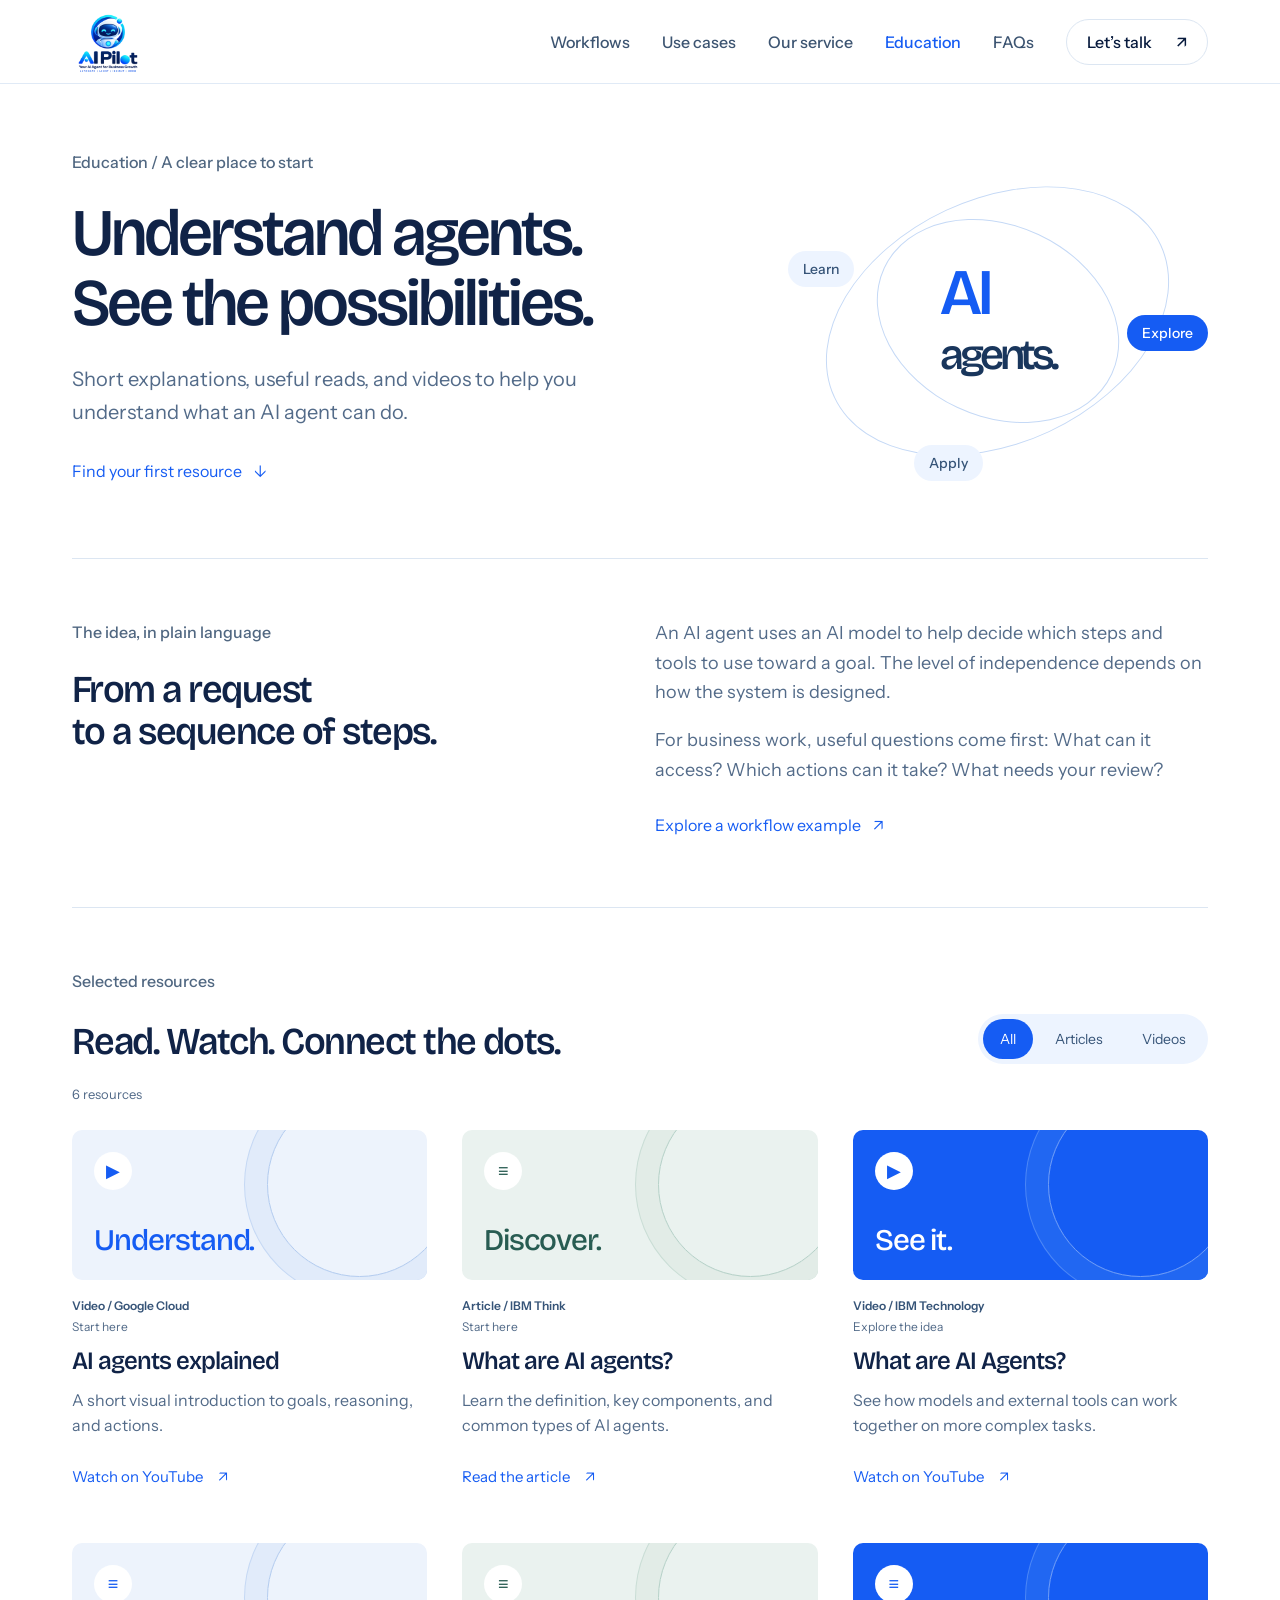
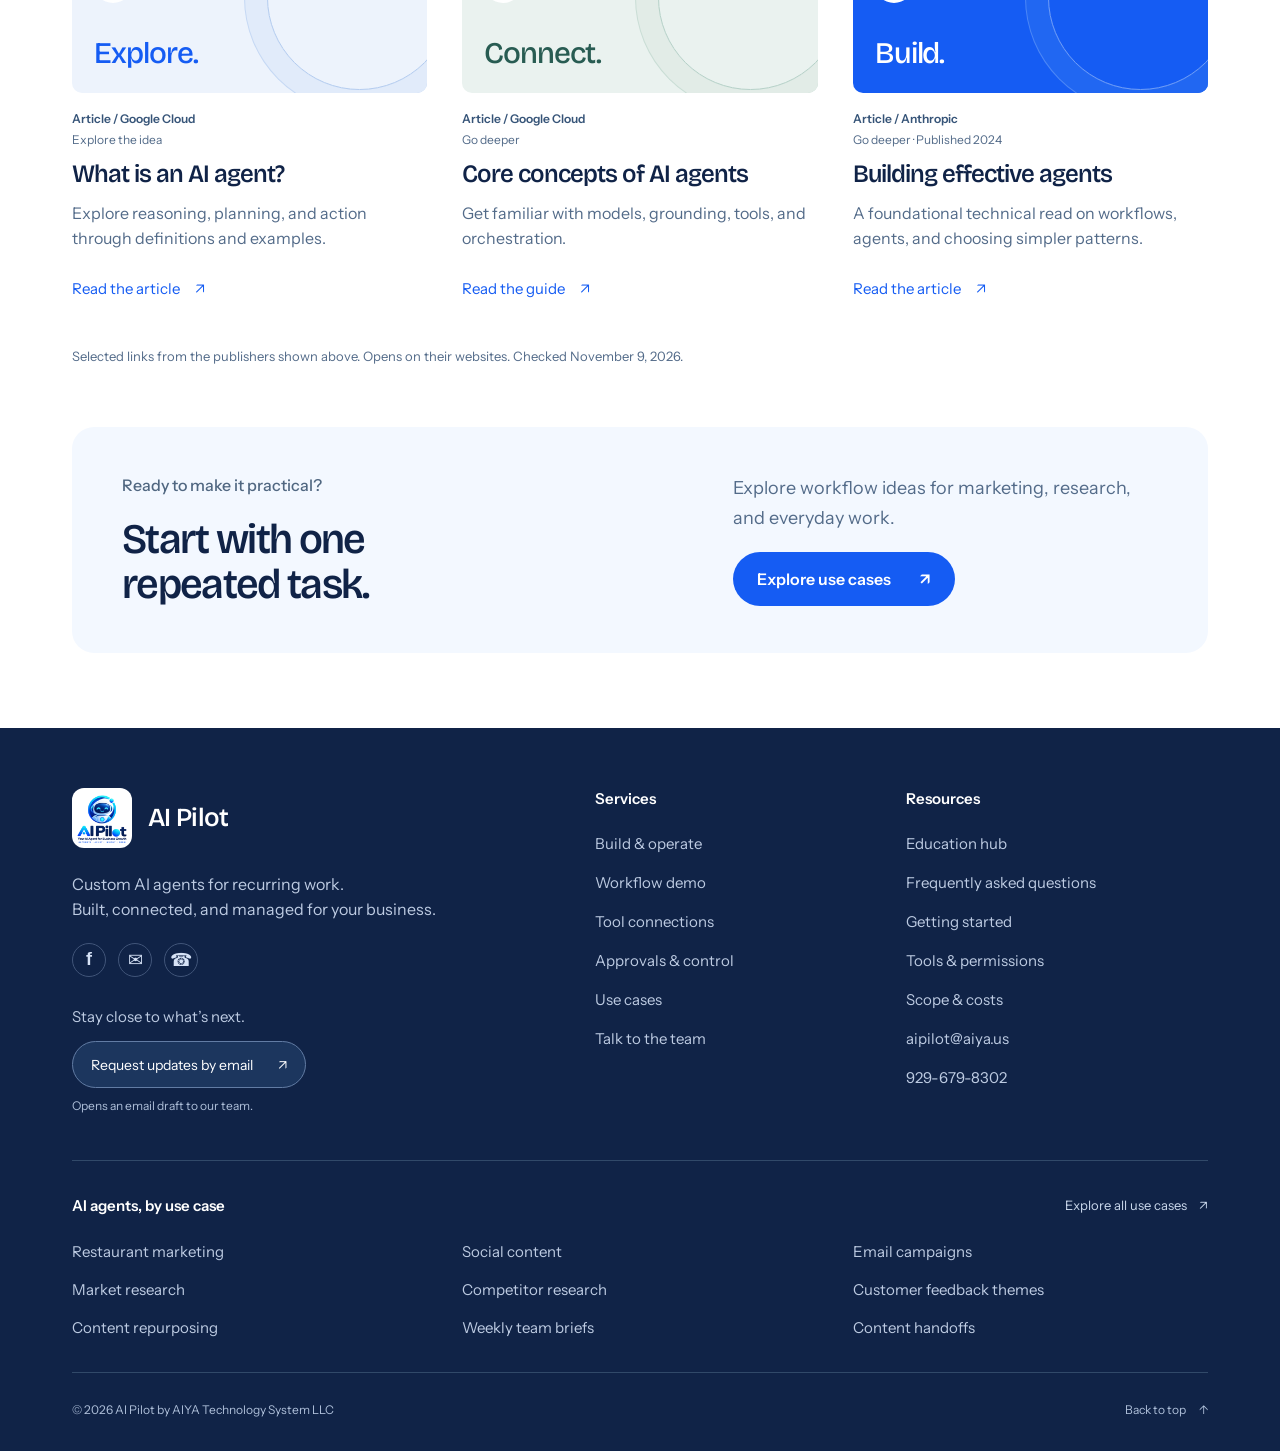
==== education.html @ 3965c40a "Add education chapter and curated AI agent learning hub" ====
<!doctype html>
<html lang="en">
<head>
  <meta charset="UTF-8">
  <meta name="viewport" content="width=device-width, initial-scale=1.0">
  <meta name="description" content="Understand AI agents with a simple workflow illustration and selected articles and videos from IBM, Google Cloud, and Anthropic.">
  <meta name="theme-color" content="#ffffff">
  <title>Education: understand AI agents | AI Pilot</title>
  <link rel="canonical" href="https://aipilot.nyc/education.html">
  <link rel="icon" href="assets/ai-pilot-logo-v2.webp">
  <link rel="preload" href="assets/fonts/bricolage-latin.woff2" as="font" type="font/woff2" crossorigin>
  <link rel="preload" href="assets/fonts/instrument-latin.woff2" as="font" type="font/woff2" crossorigin>
  <link rel="stylesheet" href="styles.css?v=14">
  <link rel="stylesheet" href="typography.css?v=17">
  <link rel="stylesheet" href="sections.css?v=20">
  <link rel="stylesheet" href="faq-page.css?v=24">
  <noscript><style>.menu-button{display:none}.nav-links{display:flex;position:static;flex-wrap:wrap;flex-direction:row;padding:0;border:0;box-shadow:none}.nav{height:auto;flex-wrap:wrap;padding-block:10px}</style></noscript>
  <link rel="stylesheet" href="site-footer.css?v=25">
  <link rel="stylesheet" href="education.css?v=28">
</head>
<body class="faq-page education-page"><a class="skip-link" href="#top">Skip to main content</a>  <header class="nav section-shell" data-nav>
    <a class="brand" href="index.html" aria-label="AI Pilot home"><img src="assets/ai-pilot-logo-v2.webp" width="440" height="440" alt="AI Pilot"></a>
    <button class="menu-button" aria-label="Open navigation" aria-expanded="false" aria-controls="main-navigation" type="button" data-menu><span></span><span></span></button>
    <nav id="main-navigation" class="nav-links" data-nav-links aria-label="Main navigation">
      <a href="index.html#demo">Workflows</a><a href="use-cases.html">Use cases</a><a href="index.html#delivery">Our service</a><a href="education.html" aria-current="page">Education</a><a href="faq.html">FAQs</a>
      <a href="index.html#contact" class="nav-cta">Let’s talk <span aria-hidden="true">↗</span></a>
    </nav>
  </header>

<main id="top" tabindex="-1"><section class="education-intro section-shell"><div><p class="section-label">Education / A clear place to start</p><h1>Understand agents.<br>See the possibilities.</h1><p>Short explanations, useful reads, and videos to help you understand what an AI agent can do.</p><a class="text-link" href="#resources">Find your first resource <span aria-hidden="true">↓</span></a></div><div class="education-intro-visual" aria-hidden="true"><span class="intro-ring"></span><span class="intro-ring"></span><strong>AI<br><span>agents.</span></strong><i>Learn</i><i>Explore</i><i>Apply</i></div></section><section class="agent-basics section-shell" aria-labelledby="basics-heading"><div><p class="section-label">The idea, in plain language</p><h2 id="basics-heading">From a request<br>to a sequence of steps.</h2></div><div><p>An AI agent uses an AI model to help decide which steps and tools to use toward a goal. The level of independence depends on how the system is designed.</p><p>For business work, useful questions come first: What can it access? Which actions can it take? What needs your review?</p><a class="text-link" href="index.html#demo">Explore a workflow example <span aria-hidden="true">↗</span></a></div></section><section class="learning-library section-shell" id="resources" aria-labelledby="resources-heading"><div class="learning-library-heading"><div><p class="section-label">Selected resources</p><h2 id="resources-heading">Read. Watch. Connect the dots.</h2></div><div class="resource-filters" role="group" aria-label="Resource format" hidden><button type="button" aria-pressed="true" data-resource-filter="all">All</button><button type="button" aria-pressed="false" data-resource-filter="article">Articles</button><button type="button" aria-pressed="false" data-resource-filter="video">Videos</button></div></div><p class="resource-status" role="status" aria-live="polite" data-resource-status>6 resources</p><div class="learning-grid"><article class="learning-resource resource-video" data-resource-kind="video"><div class="resource-art art-0" aria-hidden="true"><span class="resource-art-ring"></span><span class="resource-art-mark">▶</span><span class="resource-art-word">Understand.</span></div><div class="resource-meta"><span>Video / Google Cloud</span><span>Start here</span></div><h3>AI agents explained</h3><p>A short visual introduction to goals, reasoning, and actions.</p><a href="https://www.youtube.com/watch?v=d0wUM8hIaxE" target="_blank" rel="noopener noreferrer">Watch on YouTube <span aria-hidden="true">↗</span><span class="sr-only"> (opens in a new tab)</span></a></article><article class="learning-resource resource-article" data-resource-kind="article"><div class="resource-art art-1" aria-hidden="true"><span class="resource-art-ring"></span><span class="resource-art-mark">≡</span><span class="resource-art-word">Discover.</span></div><div class="resource-meta"><span>Article / IBM Think</span><span>Start here</span></div><h3>What are AI agents?</h3><p>Learn the definition, key components, and common types of AI agents.</p><a href="https://www.ibm.com/think/topics/ai-agents" target="_blank" rel="noopener noreferrer">Read the article <span aria-hidden="true">↗</span><span class="sr-only"> (opens in a new tab)</span></a></article><article class="learning-resource resource-video" data-resource-kind="video"><div class="resource-art art-2" aria-hidden="true"><span class="resource-art-ring"></span><span class="resource-art-mark">▶</span><span class="resource-art-word">See it.</span></div><div class="resource-meta"><span>Video / IBM Technology</span><span>Explore the idea</span></div><h3>What are AI Agents?</h3><p>See how models and external tools can work together on more complex tasks.</p><a href="https://www.youtube.com/watch?v=F8NKVhkZZWI" target="_blank" rel="noopener noreferrer">Watch on YouTube <span aria-hidden="true">↗</span><span class="sr-only"> (opens in a new tab)</span></a></article><article class="learning-resource resource-article" data-resource-kind="article"><div class="resource-art art-3" aria-hidden="true"><span class="resource-art-ring"></span><span class="resource-art-mark">≡</span><span class="resource-art-word">Explore.</span></div><div class="resource-meta"><span>Article / Google Cloud</span><span>Explore the idea</span></div><h3>What is an AI agent?</h3><p>Explore reasoning, planning, and action through definitions and examples.</p><a href="https://cloud.google.com/discover/what-are-ai-agents" target="_blank" rel="noopener noreferrer">Read the article <span aria-hidden="true">↗</span><span class="sr-only"> (opens in a new tab)</span></a></article><article class="learning-resource resource-article" data-resource-kind="article"><div class="resource-art art-4" aria-hidden="true"><span class="resource-art-ring"></span><span class="resource-art-mark">≡</span><span class="resource-art-word">Connect.</span></div><div class="resource-meta"><span>Article / Google Cloud</span><span>Go deeper</span></div><h3>Core concepts of AI agents</h3><p>Get familiar with models, grounding, tools, and orchestration.</p><a href="https://cloud.google.com/resources/core-concepts-ai-agents" target="_blank" rel="noopener noreferrer">Read the guide <span aria-hidden="true">↗</span><span class="sr-only"> (opens in a new tab)</span></a></article><article class="learning-resource resource-article" data-resource-kind="article"><div class="resource-art art-5" aria-hidden="true"><span class="resource-art-ring"></span><span class="resource-art-mark">≡</span><span class="resource-art-word">Build.</span></div><div class="resource-meta"><span>Article / Anthropic</span><span>Go deeper · Published 2024</span></div><h3>Building effective agents</h3><p>A foundational technical read on workflows, agents, and choosing simpler patterns.</p><a href="https://www.anthropic.com/research/building-effective-agents" target="_blank" rel="noopener noreferrer">Read the article <span aria-hidden="true">↗</span><span class="sr-only"> (opens in a new tab)</span></a></article></div><p class="resource-note">Selected links from the publishers shown above. Opens on their websites. Checked November 9, 2026.</p></section><section class="faq-next section-shell"><div><p class="section-label">Ready to make it practical?</p><h2>Start with one<br>repeated task.</h2></div><div><p>Explore workflow ideas for marketing, research, and everyday work.</p><a class="button button-primary" href="use-cases.html">Explore use cases <span aria-hidden="true">↗</span></a></div></section></main><footer class="site-footer" role="contentinfo"><div class="section-shell">
  <div class="site-footer-top">
    <div class="site-footer-intro"><a class="site-footer-brand" href="index.html" aria-label="AI Pilot home"><img src="assets/ai-pilot-logo-v2.webp" alt="" width="64" height="64"><span>AI Pilot</span></a><p>Custom AI agents for recurring work.<br>Built, connected, and managed for your business.</p>
      <div class="footer-socials"><a href="https://www.facebook.com/share/1Kr8Xjx6mK/?mibextid=wwXIfr" target="_blank" rel="noopener noreferrer" aria-label="AI Pilot on Facebook">f</a><a href="mailto:aipilot@aiya.us" aria-label="Email AI Pilot">✉</a><a href="tel:+19296798302" aria-label="Call AI Pilot">☎</a></div>
      <div class="footer-updates"><p>Stay close to what’s next.</p><a class="updates-link" data-updates-link href="mailto:aipilot@aiya.us?subject=AI%20Pilot%20updates%20request&amp;body=Hello%20AI%20Pilot%2C%0A%0AI%27d%20like%20to%20receive%20occasional%20updates%20about%20your%20services%20and%20workflow%20ideas.%0A%0AThank%20you.">Request updates by email <span aria-hidden="true">↗</span></a><small>Opens an email draft to our team.</small></div>
    </div>
    <nav class="footer-link-group" aria-label="Services"><h2>Services</h2><a href="index.html#delivery">Build &amp; operate</a><a href="index.html#demo">Workflow demo</a><a href="index.html#workflow">Tool connections</a><a href="index.html#control">Approvals &amp; control</a><a href="use-cases.html">Use cases</a><a href="index.html#contact">Talk to the team</a></nav>
    <nav class="footer-link-group" aria-label="Resources"><h2>Resources</h2><a href="education.html">Education hub</a><a href="faq.html">Frequently asked questions</a><a href="faq.html#getting-started">Getting started</a><a href="faq.html#tools-and-control">Tools &amp; permissions</a><a href="faq.html#scope-and-support">Scope &amp; costs</a><a href="mailto:aipilot@aiya.us">aipilot@aiya.us</a><a href="tel:+19296798302">929-679-8302</a></nav>
  </div>
  <div class="footer-cases"><div class="footer-cases-heading"><h2>AI agents, by use case</h2><a href="use-cases.html">Explore all use cases <span aria-hidden="true">↗</span></a></div><nav class="footer-case-links" aria-label="Workflow ideas"><a href="use-cases.html#restaurant-marketing">Restaurant marketing</a><a href="use-cases.html#social-content">Social content</a><a href="use-cases.html#email-campaigns">Email campaigns</a><a href="use-cases.html#market-research">Market research</a><a href="use-cases.html#competitor-monitoring">Competitor research</a><a href="use-cases.html#customer-themes">Customer feedback themes</a><a href="use-cases.html#content-repurposing">Content repurposing</a><a href="use-cases.html#weekly-briefs">Weekly team briefs</a><a href="use-cases.html#content-handoffs">Content handoffs</a></nav></div>
  <div class="site-footer-bottom"><span>© 2026 AI Pilot by AIYA Technology System LLC</span><a href="#top">Back to top <span aria-hidden="true">↑</span></a></div>
</div></footer><script src="navigation.js?v=24"></script><script src="education.js?v=28"></script></body></html>
---- styles.css ----
:root{--ink:#071a3d;--blue:#155cf3;--cyan:#22d3ee;--slate:#536b89;--pale:#f3f8ff;--line:#dce6f2;--radius:18px;--shell:1280px}
*{box-sizing:border-box}
html{scroll-behavior:smooth;scroll-padding-top:28px}
body{margin:0;background:#fff;color:var(--ink);font-family:"Helvetica Neue",Helvetica,Arial,sans-serif;-webkit-font-smoothing:antialiased}
a{color:inherit;text-decoration:none}button{font:inherit;cursor:pointer}a,button,summary{touch-action:manipulation;-webkit-tap-highlight-color:rgba(21,92,243,.12)}
button,a,summary{transition:background-color .2s,color .2s,border-color .2s,transform .2s}
a:focus-visible,button:focus-visible,summary:focus-visible,[role=tabpanel]:focus-visible{outline:3px solid var(--blue);outline-offset:5px}
h1,h2,h3,p{margin-top:0}h1,h2,h3{font-weight:500;text-wrap:balance}p{line-height:1.65}img{max-width:100%;display:block}
.section-shell{width:min(var(--shell),calc(100% - 96px));margin-inline:auto}
.skip-link{position:absolute;left:20px;top:12px;z-index:100;background:#fff;border:2px solid var(--blue);padding:12px 20px;transform:translateY(-160%)}.skip-link:focus{transform:none}
.nav{height:104px;display:flex;align-items:center;justify-content:space-between;gap:24px;position:relative;z-index:20}
.brand{display:block}.brand img{width:90px;height:90px;object-fit:contain}
.nav-links{display:flex;gap:32px;align-items:center;font-size:14px}.nav-links>a{color:#3c5471;min-height:44px;display:flex;align-items:center}.nav-links>a:hover{color:var(--blue)}
.nav-links>.nav-cta{color:var(--ink);border:1px solid var(--line);border-radius:999px;padding:0 20px;gap:24px}.nav-links>.nav-cta:hover{border-color:var(--blue);background:var(--pale)}
.menu-button{display:none;width:46px;height:46px;background:transparent;border:1px solid var(--line);border-radius:50%;color:var(--ink);padding:11px}.menu-button span{display:block;height:2px;background:currentColor;margin:5px 0}
.hero{display:grid;grid-template-columns:1.05fr 1fr;gap:40px;align-items:center;min-height:650px;padding-block:38px 64px}
.eyebrow{font-size:13px;color:var(--slate);display:flex;align-items:center;gap:10px;margin-bottom:28px}.live-dot{width:7px;height:7px;border-radius:50%;background:var(--blue);flex-shrink:0}
h1{font-size:clamp(64px,6.2vw,90px);line-height:.99;letter-spacing:-.065em;margin-bottom:28px}.hero-text{max-width:470px;color:var(--slate);font-size:18px;line-height:1.65}
.hero-actions{display:flex;align-items:center;flex-wrap:wrap;gap:26px;margin-top:32px}.button{display:inline-flex;align-items:center;justify-content:space-between;gap:28px;padding:16px 22px;min-height:52px;border-radius:999px;font-size:14px;font-weight:600}.button-primary{background:var(--blue);color:#fff}.button-primary:hover{background:#1049c3;transform:translateY(-2px)}.text-link{display:inline-flex;align-items:center;gap:12px;font-size:14px;color:var(--blue);min-height:44px}.text-link:hover{text-decoration:underline;text-underline-offset:5px}.hero-note{max-width:360px;font-size:12px;color:#64758d;line-height:1.6;margin:28px 0 0}
.hero-art{position:relative;height:560px;border-radius:160px 20px 20px 20px;overflow:hidden;background:#06285f;isolation:isolate}.hero-art>img{width:100%;height:100%;object-fit:cover;object-position:62% center}.hero-art:after{content:"";position:absolute;inset:50% 0 0;background:linear-gradient(transparent,rgba(3,21,55,.8));z-index:0;pointer-events:none}.hero-caption{position:absolute;bottom:30px;left:30px;z-index:1;display:flex;gap:14px;align-items:center;color:#fff;font-size:13px;line-height:1.7}.hero-caption strong{font-size:18px;font-weight:500}.caption-dot{border:1px solid #82eaff;border-radius:50%;width:32px;height:32px;position:relative}.caption-dot:after{content:"";position:absolute;inset:10px;background:var(--cyan);border-radius:50%}
.service-strip{display:flex;justify-content:space-between;align-items:center;gap:28px;padding:24px 0;border-top:1px solid var(--line);border-bottom:1px solid var(--line);font-size:13px;color:var(--slate)}.service-strip p{margin:0;font-size:14px;line-height:1.5}.service-strip strong{color:var(--ink);font-weight:500}.service-strip>span{display:flex;align-items:center;gap:12px}.service-strip>span:before{content:"";width:5px;height:5px;background:var(--blue);border-radius:50%;flex-shrink:0}
.section-label{font-size:13px;color:var(--blue);margin-bottom:22px;font-weight:500}.section-heading{display:flex;justify-content:space-between;align-items:flex-end;gap:40px;margin-bottom:44px}.section-heading h2{font-size:clamp(38px,4.2vw,60px);line-height:1.06;letter-spacing:-.05em;margin-bottom:0}.section-heading>p{max-width:350px;color:var(--slate);font-size:15px;margin-bottom:3px}
.demo-section{padding-block:110px}.scenario-tabs{display:flex;gap:8px;flex-wrap:wrap;margin-bottom:22px}.scenario-tabs button{border:1px solid var(--line);background:#fff;color:var(--slate);border-radius:999px;padding:13px 20px;min-height:46px;font-size:14px}.scenario-tabs button:hover{border-color:var(--blue);color:var(--blue)}.scenario-tabs button[aria-selected=true]{background:var(--ink);border-color:var(--ink);color:#fff}
.workflow-board{background:#08244d;border:1px solid #193964;border-radius:22px;overflow:hidden;color:#e5edfa;box-shadow:0 30px 70px -42px rgba(7,26,61,.5);color-scheme:dark}
.board-top,.board-bottom{display:flex;align-items:center;justify-content:space-between;gap:20px;padding:22px 28px;font-size:12px}.board-top{border-bottom:1px solid #254064}.board-top>span:first-child{font-weight:600}.example-tag{color:#afc0da;font-size:11px}.board-body{display:grid;grid-template-columns:.7fr 1.3fr}.brief-column{padding:32px;border-right:1px solid #254064;min-width:0}.board-label{font-size:11px;color:#9bb6d8;margin-bottom:18px}.brief-column h3{font-size:27px;line-height:1.2;letter-spacing:-.03em;margin-bottom:18px}.brief-column>[data-brief]{font-size:14px;color:#b8cbe4;min-height:92px}
.story-visual{margin:24px 0 0}.story-visual img{height:156px;width:100%;object-fit:cover;object-position:50% 40%;border-radius:10px}.story-visual figcaption{font-size:10px;color:#9bb6d8;line-height:1.5;margin-top:10px}
.execution-column{padding:32px;min-width:0}.execution-title{display:flex;justify-content:space-between;gap:14px;align-items:baseline}.execution-title>span{font-size:11px;color:#9bb6d8}.stage-buttons{display:grid;grid-template-columns:repeat(4,minmax(0,1fr));gap:8px;margin-bottom:24px}.stage-buttons button{background:#102f57;color:#a9c0de;border:1px solid #315074;border-radius:10px;text-align:left;padding:12px;min-height:104px;position:relative;overflow:hidden}.stage-buttons button>span{display:block;font-size:10px;margin-bottom:10px;color:#90abce}.stage-buttons b{display:block;font-size:13px;font-weight:500;margin-bottom:5px}.stage-buttons small{font-size:10px;line-height:1.4;display:block}.stage-buttons button:hover{border-color:#7ca0d6}.stage-buttons button[aria-pressed=true]{background:#184883;color:#fff;border-color:#52bcff}.stage-buttons button[aria-pressed=true]:after{content:"";position:absolute;left:0;bottom:0;height:2px;width:100%;background:#67ddf1;transform-origin:left;animation:step-in .35s ease-out both}
@keyframes step-in{from{transform:scaleX(0)}to{transform:scaleX(1)}}
.sample-output{background:#f5f9ff;color:var(--ink);border-radius:12px;padding:25px;min-height:318px}.output-meta{display:flex;justify-content:space-between;color:var(--slate);font-size:11px;align-items:center;margin-bottom:20px}.output-mark{color:var(--blue);font-size:23px}.sample-output h3{font-size:24px;line-height:1.2;letter-spacing:-.03em;margin-bottom:14px}.sample-output>p{font-size:13px;color:var(--slate);margin-bottom:14px}.sample-output ul{list-style:none;padding:0;margin:0 0 18px}.sample-output li{font-size:12px;line-height:1.55;padding:7px 0 7px 18px;position:relative;border-bottom:1px solid #e0e9f5}.sample-output li:before{content:"";position:absolute;left:0;top:14px;height:4px;width:4px;border-radius:50%;background:var(--blue)}.output-footer{display:flex;align-items:center;gap:8px;font-size:11px;color:#365d85}.approval-dot{height:6px;width:6px;background:#247794;border-radius:50%;flex-shrink:0}.board-bottom{border-top:1px solid #254064;color:#9bb6d8;font-size:11px}.board-bottom a{color:#dbedff;display:flex;gap:12px;align-items:center;min-height:32px}.board-bottom a:hover{color:var(--cyan)}.fallback-note{font-size:14px;color:var(--slate)}
.delivery-section{background:var(--pale);padding:100px 0}.deliverables{display:grid;grid-template-columns:repeat(4,minmax(0,1fr));gap:30px}.deliverables article{padding:26px 0;border-top:1px solid #bfcfe5;display:flex;flex-direction:column}.service-icon{font-size:28px;color:var(--blue);margin-bottom:28px;height:35px}.deliverables h3{font-size:22px;letter-spacing:-.025em;line-height:1.25;margin-bottom:16px}.deliverables p{font-size:14px;color:var(--slate);margin-bottom:22px}.deliverables article>span{font-size:11px;color:#365478;margin-top:auto;line-height:1.6}
.control-note{display:grid;grid-template-columns:1fr 1.3fr;gap:80px;border-top:1px solid #c7d8ed;margin-top:58px;padding-top:45px}.control-note h3{font-size:36px;line-height:1.1;letter-spacing:-.04em;margin:0}.control-points p{font-size:14px;color:var(--slate);margin-bottom:16px}.control-points p:last-child{margin-bottom:0}.control-points strong{color:var(--ink);font-weight:600}
.tools{display:grid;grid-template-columns:.75fr 1.25fr;gap:100px;padding-block:100px;align-items:center}.tools h2{font-size:48px;line-height:1.05;letter-spacing:-.05em;margin-bottom:24px}.tools-copy>p:not(.section-label){font-size:15px;color:var(--slate);max-width:380px}.selected-count{display:flex;align-items:center;gap:16px;margin-top:26px}.selected-count strong{font-size:46px;font-weight:500;letter-spacing:-.05em;color:var(--blue);font-variant-numeric:tabular-nums}.selected-count span{font-size:11px;color:var(--slate);line-height:1.6}.tool-cloud{display:grid;grid-template-columns:repeat(3,minmax(0,1fr));gap:10px}.tool{display:flex;align-items:center;gap:10px;padding:13px 12px;min-height:58px;border-radius:10px;border:1px solid var(--line);background:#fff;text-align:left;color:var(--slate);font-size:12px}.tool-logo{width:26px;height:26px;object-fit:contain;flex:0 0 26px}.tool:hover{background:var(--pale);border-color:#90b3ef}.tool[aria-pressed=true]{background:#eff6ff;border-color:#7ca9ef;color:var(--ink)}.tool-cloud>p{grid-column:1/-1;color:var(--slate);font-size:11px;line-height:1.65;margin:8px 0 0}
.process-section{padding-block:20px 100px}.steps{display:grid;grid-template-columns:repeat(3,minmax(0,1fr));gap:50px}.steps article{border-top:1px solid #adc5e8;padding-top:22px}.steps article>span{font-size:11px;color:var(--blue)}.steps h3{font-size:26px;line-height:1.1;letter-spacing:-.04em;margin:30px 0 16px}.steps p{color:var(--slate);font-size:14px;margin:0}
.faq-section{background:var(--pale);padding:90px 0}.faq-layout{display:grid;grid-template-columns:1fr 1.3fr;gap:80px}.faq-layout h2{font-size:48px;line-height:1.05;letter-spacing:-.05em;margin-bottom:26px}.faq-layout>div>p:not(.section-label){font-size:14px;color:var(--slate)}.faq-list details{border-top:1px solid #c8d8ed}.faq-list details:last-child{border-bottom:1px solid #c8d8ed}.faq-list summary{list-style:none;display:flex;justify-content:space-between;align-items:center;gap:24px;cursor:pointer;padding:22px 0;font-size:15px;font-weight:500}.faq-list summary::-webkit-details-marker{display:none}.faq-list summary:after{content:"+";font-size:24px;font-weight:300;color:var(--blue);flex-shrink:0}.faq-list details[open] summary:after{content:"−"}.faq-list summary:hover{color:var(--blue)}.faq-list details p{font-size:14px;color:var(--slate);margin:0 34px 24px 0}
.final-cta{display:grid;grid-template-columns:1.3fr 1fr;align-items:center;gap:50px;padding-block:100px}.final-cta h2{font-size:clamp(44px,5.2vw,74px);line-height:1.02;letter-spacing:-.055em;margin-bottom:24px}.contact-copy>p:not(.section-label){color:var(--slate);font-size:17px}.final-cta .button{margin-top:10px}.contact-copy>.contact-note{font-size:12px!important;margin:20px 0 0}.contact-note a{text-decoration:underline;text-underline-offset:3px}.contact-art{height:340px;position:relative;display:grid;place-items:center;isolation:isolate;overflow:hidden}.flight-path{position:absolute;width:88%;aspect-ratio:1;border:1px solid #bdd4f6;border-radius:50%;transform:rotate(-35deg) scaleY(.45)}.path-two{transform:rotate(25deg) scaleY(.55)}.path-three{transform:rotate(85deg) scaleY(.4)}.flight-path:after{content:"";position:absolute;top:0;left:50%;width:11px;height:11px;border-radius:50%;background:var(--blue);box-shadow:0 0 0 6px #e8f2ff}.path-two:after{background:var(--cyan)}.flight-center{background:var(--blue);color:#fff;width:100px;height:100px;border-radius:50%;display:grid;place-items:center;z-index:1;font-size:18px;box-shadow:0 0 0 15px #eef5ff,0 0 0 16px #dbe8fa}
.footer{border-top:1px solid var(--line);background:#fbfdff;padding:45px 0 24px}.footer-inner{display:grid;grid-template-columns:1fr 1.25fr;gap:40px}.footer-brand img{width:85px;height:85px;object-fit:contain}.footer-brand p{font-size:14px;color:var(--slate);margin:16px 0 0}.footer-contact{display:grid;grid-template-columns:1fr 1fr;gap:24px 40px;align-content:center}.footer-contact a{display:flex;flex-direction:column;gap:8px;min-height:44px}.footer-contact a:hover{color:var(--blue)}.footer-contact span{font-size:11px;color:var(--slate)}.footer-contact strong{font-size:14px;font-weight:500;overflow-wrap:anywhere}.footer-bottom{display:flex;grid-column:1/-1;justify-content:space-between;align-items:center;gap:24px;font-size:11px;color:var(--slate);border-top:1px solid var(--line);padding-top:24px}.footer-bottom a{min-height:36px;display:flex;align-items:center}
@media(max-width:1100px){.section-shell{width:calc(100% - 64px)}.hero{gap:30px}.hero-art{height:530px}.hero-actions{gap:20px}.tools{gap:50px}.brief-column,.execution-column{padding:24px}.stage-buttons button{padding:10px 8px}.deliverables{grid-template-columns:repeat(2,minmax(0,1fr));gap:10px 40px}.control-note,.faq-layout{gap:45px}}
@media(max-width:900px){.nav{height:96px}.brand img{width:80px;height:80px}.menu-button{display:block}.nav-links{display:none;position:absolute;top:88px;left:0;right:0;flex-direction:column;align-items:stretch;gap:8px;padding:18px;background:#fff;border:1px solid var(--line);border-radius:16px;box-shadow:0 18px 40px rgba(7,26,61,.1)}.nav-links.open{display:flex}.nav-links>a{padding:8px 12px;min-height:46px}.nav-links>.nav-cta{justify-content:space-between;margin-top:6px}.hero{min-height:auto;padding-block:30px 50px}.hero h1{font-size:64px}.hero-art{height:490px;border-top-left-radius:100px}.hero-text{font-size:16px}.hero-caption{left:20px;bottom:24px}.hero-caption strong{font-size:15px}.hero-note{font-size:11px}.hero-actions{align-items:flex-start;flex-direction:column;gap:8px}.eyebrow{font-size:11px;align-items:flex-start;line-height:1.6}.live-dot{margin-top:5px}.service-strip{flex-wrap:wrap;justify-content:flex-start;gap:20px 32px}.service-strip p{flex-basis:100%}.service-strip p br{display:none}.service-strip p strong{margin-left:4px}.section-heading{align-items:flex-start}.section-heading>p{max-width:280px;font-size:14px}.demo-section{padding-block:80px}.board-body{grid-template-columns:1fr}.brief-column{border-right:0;border-bottom:1px solid #254064;display:grid;grid-template-columns:1fr 1fr;gap:0 26px}.brief-column .board-label,.brief-column h3,.brief-column>[data-brief]{grid-column:1}.brief-column>[data-brief]{min-height:0;margin-bottom:0}.story-visual{grid-column:2;grid-row:1/4;margin:0;align-self:center}.story-visual img{height:170px}.execution-column{padding:26px}.stage-buttons button{padding:14px}.sample-output{min-height:290px}.delivery-section{padding:80px 0}.tools{grid-template-columns:1fr;gap:32px;padding-block:80px}.tools-copy{display:grid;grid-template-columns:1fr 1fr;gap:0 32px}.tools-copy .section-label,.tools-copy h2{grid-column:1}.tools-copy>p:not(.section-label){grid-column:2;grid-row:2}.selected-count{grid-column:1/-1;margin-top:0}.control-note{grid-template-columns:1fr 1.2fr;gap:32px}.faq-layout{grid-template-columns:1fr;gap:25px}.faq-layout>div:first-child{display:grid;grid-template-columns:1fr 1fr;gap:0 32px}.faq-layout .section-label,.faq-layout h2{grid-column:1}.faq-layout>div>p:not(.section-label){grid-column:2;grid-row:2}.final-cta{gap:20px}.contact-art{height:280px}.final-cta h2{font-size:50px}.steps{gap:26px}.steps h3{font-size:23px}}
@media(max-width:600px){.section-shell{width:calc(100% - 40px)}.nav{height:84px}.brand img{height:72px;width:72px}.nav-links{top:78px}.hero{grid-template-columns:1fr;gap:32px;padding-block:24px 32px}.eyebrow{font-size:11px;margin-bottom:22px}.hero h1{font-size:clamp(55px,15vw,78px);line-height:1;letter-spacing:-.06em;margin-bottom:22px}.hero-text{font-size:16px;max-width:430px}.hero-actions{flex-direction:row;align-items:center;gap:8px 20px;margin-top:24px}.hero-note{margin-top:18px;max-width:300px}.hero-art{height:320px;border-radius:90px 16px 16px 16px}.hero-caption{left:24px;bottom:22px}.hero-caption strong{font-size:17px}.hero-caption{font-size:12px}.service-strip{padding:20px 0;gap:12px;font-size:12px}.service-strip p{font-size:13px}.service-strip>span{flex-basis:100%;gap:10px}.section-heading{display:block;margin-bottom:30px}.section-label{font-size:12px;margin-bottom:16px}.section-heading h2{font-size:38px;letter-spacing:-.045em}.section-heading>p{max-width:440px;margin:22px 0 0;font-size:14px}.demo-section{padding-block:64px}.scenario-tabs{gap:6px;margin-bottom:16px}.scenario-tabs button{font-size:11px;padding:10px 12px;min-height:44px}.workflow-board{border-radius:16px}.board-top{padding:18px;flex-wrap:wrap;gap:8px}.example-tag{font-size:10px}.brief-column{display:block;padding:22px}.brief-column h3{font-size:27px}.brief-column>[data-brief]{font-size:14px}.story-visual{margin-top:20px}.story-visual img{height:150px}.execution-column{padding:22px 16px}.execution-title{padding-inline:4px}.stage-buttons{grid-template-columns:repeat(2,minmax(0,1fr));gap:8px;margin-bottom:18px}.stage-buttons button{min-height:94px;padding:12px}.stage-buttons small{font-size:11px}.stage-buttons b{font-size:14px}.sample-output{padding:22px 18px;min-height:345px}.sample-output h3{font-size:24px}.sample-output>p{font-size:13px}.sample-output li{font-size:12px}.board-bottom{display:block;padding:18px;font-size:10px}.board-bottom a{font-size:11px;margin-top:8px;justify-content:space-between}.delivery-section{padding:64px 0}.deliverables{grid-template-columns:1fr;gap:0}.deliverables article{padding:24px 0}.service-icon{margin-bottom:18px}.deliverables h3{font-size:24px}.deliverables p{font-size:14px;max-width:440px}.deliverables article>span{font-size:12px}.control-note{grid-template-columns:1fr;gap:26px;margin-top:24px;padding-top:32px}.control-note h3{font-size:34px}.control-points p{font-size:14px}.tools{padding-block:64px;gap:26px}.tools-copy{display:block}.tools h2{font-size:38px}.tools-copy>p:not(.section-label){font-size:14px}.selected-count{margin-top:20px}.tool-cloud{grid-template-columns:repeat(2,minmax(0,1fr));gap:8px}.tool{padding:12px 10px;gap:8px;font-size:11px}.tool-logo{width:25px;height:25px;flex-basis:25px}.tools .tool-cloud>p{font-size:11px;margin-top:12px}.process-section{padding-block:0 64px}.steps{grid-template-columns:1fr;gap:28px}.steps h3{font-size:26px;margin-top:20px}.steps p{font-size:14px}.faq-section{padding:64px 0}.faq-layout{gap:24px}.faq-layout>div:first-child{display:block}.faq-layout h2{font-size:38px}.faq-layout>div>p:not(.section-label){font-size:14px}.faq-list summary{font-size:14px;line-height:1.5;padding:20px 0;gap:20px}.faq-list details p{margin-right:14px;font-size:14px}.final-cta{padding-block:64px;grid-template-columns:1fr;gap:20px}.final-cta h2{font-size:46px}.contact-copy>p:not(.section-label){font-size:16px}.contact-art{height:210px;max-width:310px;width:100%;margin:auto}.flight-center{height:78px;width:78px;font-size:15px}.flight-path{width:80%}.footer{padding:28px 0 18px}.footer-inner{grid-template-columns:1fr;gap:26px}.footer-brand{display:flex;align-items:center;gap:20px}.footer-brand img{height:72px;width:72px}.footer-brand p{font-size:12px;margin:0}.footer-contact{gap:22px}.footer-contact strong{font-size:12px}.footer-bottom{align-items:flex-start;gap:18px;font-size:10px}.footer-bottom>span{max-width:200px}.footer-bottom a{white-space:nowrap}}
/* Contemporary material-led artwork, with an unobtrusive readable caption. */
.hero-art{background:#f1f0ee;border-radius:22px}
.hero-art>img{object-position:50% 58%}
.hero-art:after{display:none}
.hero-caption{left:22px;bottom:22px;padding:12px 16px;background:rgba(255,255,255,.92);border:1px solid rgba(255,255,255,.8);border-radius:10px;color:var(--ink);font-size:11px}
.hero-caption strong{font-size:14px}
.caption-dot{display:none}
.story-visual img{object-position:50% 40%}
@media(max-width:600px){.hero-art{border-radius:16px}.hero-caption{left:16px;bottom:16px;padding:10px 14px}.hero-art>img{object-position:50% 65%}}
@media(prefers-reduced-motion:reduce){html{scroll-behavior:auto}*,*::before,*::after{animation:none!important;transition:none!important}}
---- typography.css ----
@font-face{font-family:Manrope;src:url('assets/fonts/manrope-latin.woff2') format('woff2');font-weight:200 800;font-style:normal;font-display:swap}
@font-face{font-family:'DM Sans';src:url('assets/fonts/dmsans-latin.woff2') format('woff2');font-weight:100 1000;font-style:normal;font-display:swap}
:root{--font-display:Manrope,sans-serif;--font-body:'DM Sans',sans-serif}
body{font-family:var(--font-body);font-optical-sizing:auto;letter-spacing:0;color:#102347}
h1,h2,h3{font-family:var(--font-display);font-weight:600}
.flow-hero h1{font-family:var(--font-display);font-weight:650;letter-spacing:-.055em;line-height:1.06}
.hero-intro .hero-summary>p{font-size:19px;line-height:1.55;max-width:345px;letter-spacing:-.015em}
.flow-hero .eyebrow{font-size:12px;letter-spacing:.01em}
.nav-links{font-weight:500}
.button{font-family:var(--font-body);font-weight:600;letter-spacing:0}
.section-heading h2,.tools h2,.faq-layout h2{font-weight:600;letter-spacing:-.045em}
.flow-hero .scenario-tabs button{font-size:13px;font-weight:500}
.experience-toolbar>p{font-size:12px}
.task-line>[data-brief]{font-family:var(--font-display);font-weight:500;font-size:27px;letter-spacing:-.025em;max-width:800px}
.task-line{padding-block:26px 22px}
.flow-result{padding-block:26px;background:linear-gradient(110deg,#f4f8ff,#fff)}
.flow-aside h2{font-size:27px;font-weight:600;letter-spacing:-.035em;margin-block:16px 22px}
.flow-hero .sample-output{min-height:215px}
.flow-hero .sample-output h3{font-family:var(--font-display);font-weight:600;font-size:29px;letter-spacing:-.035em;margin-bottom:10px}
.flow-hero .sample-output>p{font-size:15px;line-height:1.5;margin-bottom:12px}
.flow-hero .sample-output li{font-size:14px;line-height:1.5;padding-block:8px}
.flow-hero .output-meta,.sample-label{font-size:11px}
.flow-hero .output-footer{font-size:11px}
.flow-step,.flow-bottom{font-size:11px}
.tour-button{font-size:12px;font-weight:500}
.tour-caption{font-size:11px}
.deliverables{grid-template-columns:repeat(3,minmax(0,1fr));gap:50px}
.deliverables article{padding-block:28px 16px}
.deliverables .service-step{font-family:var(--font-display);font-size:15px;font-weight:600;color:var(--blue);margin:0 0 26px}
.deliverables h3{font-size:27px;letter-spacing:-.035em;line-height:1.2;margin-bottom:14px}
.deliverables p{font-size:16px;line-height:1.6;max-width:260px;margin:0}
.control-note h3{font-size:40px;line-height:1.12;letter-spacing:-.04em}
.control-points p{font-size:17px;margin-bottom:25px;line-height:1.6}
.control-points strong{display:block;font-family:var(--font-display);font-weight:600;font-size:21px;margin-bottom:5px;letter-spacing:-.025em}
.tools-copy>p:not(.section-label){font-size:17px;max-width:330px}
.tools .tool-cloud>p{font-size:12px;max-width:410px}
.tools{padding-block:85px}
.faq-list summary{font-size:16px}.faq-list details p{font-size:15px}
.faq-section{padding-block:75px}.delivery-section{padding-block:80px}
.final-cta h2{font-weight:600;letter-spacing:-.05em}.footer-brand p{font-size:14px}
.control-note{align-items:start;row-gap:26px}
.control-heading{grid-column:1/-1}
.control-note .context-image{grid-column:1;margin-top:0;margin-bottom:0}
.control-points{grid-column:2;align-self:start;padding-top:12px}
.control-points p{margin-bottom:22px}
.control-points p:last-child{margin-bottom:0}
@media(max-width:900px){.hero-intro .hero-summary>p{font-size:17px;max-width:300px}.deliverables{gap:28px}.deliverables h3{font-size:23px}.deliverables p{font-size:15px}.control-points p{font-size:15px}.control-points strong{font-size:19px}.control-note h3{font-size:34px}}
@media(max-width:600px){.flow-hero h1{font-size:clamp(43px,11.8vw,63px);letter-spacing:-.055em}.flow-hero .eyebrow{font-size:11px}.hero-intro .hero-summary>p{font-size:18px;max-width:310px;line-height:1.55}.flow-hero .scenario-tabs button{font-size:10px}.task-line>[data-brief]{font-size:25px;line-height:1.35}.flow-aside h2{font-size:25px}.flow-hero .sample-output{min-height:245px}.flow-hero .sample-output h3{font-size:29px}.flow-hero .sample-output>p{font-size:14px}.flow-hero .sample-output li{font-size:13px}.tour-caption{font-size:10px}.flow-result{padding-block:24px}.deliverables{grid-template-columns:1fr;gap:0}.deliverables article{display:grid;grid-template-columns:35px 1fr;gap:0 14px;padding-block:24px}.deliverables .service-step{grid-column:1;grid-row:1/3;margin:4px 0 0;font-size:13px}.deliverables h3{grid-column:2;font-size:25px;margin:0 0 10px}.deliverables p{grid-column:2;font-size:15px;max-width:none}.control-note h3{font-size:36px}.control-points p{font-size:15px;margin-bottom:21px}.control-points strong{font-size:20px}.tools-copy>p:not(.section-label){font-size:16px}.delivery-section{padding-block:60px}.tools{padding-block:60px}.faq-section{padding-block:60px}.faq-list summary{font-size:15px}}
@media(max-width:600px){.control-points{grid-column:1;padding-top:0}.control-note{row-gap:24px}}
---- sections.css ----
@font-face{font-family:'Bricolage Grotesque';src:url('assets/fonts/bricolage-latin.woff2') format('woff2');font-style:normal;font-weight:200 800;font-stretch:75% 100%;font-display:swap}
@font-face{font-family:'Instrument Sans';src:url('assets/fonts/instrument-latin.woff2') format('woff2');font-style:normal;font-weight:400 700;font-stretch:75% 100%;font-display:swap}
:root{--font-display:'Bricolage Grotesque',sans-serif;--font-body:'Instrument Sans',sans-serif;--header-height:84px}
body{font-family:var(--font-body)}
h1,h2,h3{font-variation-settings:'wdth' 97;letter-spacing:-.04em}
.flow-hero h1{font-weight:550;letter-spacing:-.045em;line-height:1.02}
.section-heading h2,.control-heading h2,.tools h2,.faq-layout h2,.final-cta h2{font-weight:550;letter-spacing:-.04em;line-height:1.06}
.section-label{font-size:15px;color:#506781;font-weight:500;letter-spacing:0}
.demo-title{font-size:32px;line-height:1.1;letter-spacing:-.035em;margin:0}
.output-footer[hidden]{display:none}
.scroll-cue{display:none}
.screen-nav{display:none}
.control-heading h2{font-size:40px;margin:0}
.hero-experience.flow-hero{padding-block:45px 65px}
.contact-screen .final-cta{padding-block:65px}
.control-screen{padding-block:65px;background:var(--pale)}
.control-screen .control-note{margin:0;border:0;padding:0}
.control-screen .context-image{margin-top:0}
.flow-hero .flow-aside h2{font-weight:550}
.flow-hero .sample-output h3{font-weight:550}
.task-line>[data-brief]{font-family:var(--font-body);font-weight:500}

@media(min-width:1024px) and (min-height:650px) and (pointer:fine){
  html{scroll-padding-top:0;scroll-behavior:smooth}
  html.fullpage-ready{scroll-snap-type:y mandatory}
  html.is-paging{scroll-snap-type:none!important;scroll-behavior:auto!important}
  body{overflow-x:clip}
  .section-shell{width:min(1280px,calc(100% - 144px))}
  .nav{position:sticky;top:0;left:0;transform:none;width:100%;height:var(--header-height);margin:0 0 calc(-1 * var(--header-height));padding-inline:max(72px,calc((100vw - 1280px)/2));z-index:100;background:#fff;border-bottom:1px solid #e0eaf6;backdrop-filter:none}
  .nav:before{display:none}
  .nav .brand img{width:72px;height:72px}
  .nav-links{font-size:16px;gap:32px}
  .nav-links>.nav-cta{min-height:46px}
  .fullscreen-section{position:relative;min-height:100svh;padding-top:calc(var(--header-height) + 42px);padding-bottom:48px;scroll-snap-align:start;scroll-snap-stop:always;margin-top:0;margin-bottom:0;box-sizing:border-box}
  .hero.fullscreen-section{display:flex;flex-direction:column;justify-content:center}
  .hero .hero-intro{width:100%;min-height:clamp(420px,59svh,610px);margin:0;padding:28px 0 40px}
  .hero .hero-visual{top:-9%;height:118%;width:72%;right:-5%}
  .hero .hero-copy{max-width:690px}
  .flow-hero h1{font-size:clamp(66px,6.2vw,90px)}
  .hero-intro .hero-summary{max-width:440px;margin-top:30px}
  .hero-intro .hero-summary>p{font-size:21px;line-height:1.5;max-width:370px}
  .hero-intro .hero-summary .hero-actions{margin-top:26px;gap:24px}
  .flow-hero .eyebrow{font-size:16px;margin-bottom:30px}
  .button{font-size:16px;padding:16px 24px;min-height:54px}
  .hero-summary .text-link,.text-link{font-size:16px}
  .scroll-cue{display:flex;align-items:center;gap:24px;position:absolute;left:0;bottom:28px;font-size:14px;color:var(--slate);min-height:36px}
  .scroll-cue span{color:var(--blue);font-size:20px}
  .hero-experience.fullscreen-section{display:flex;flex-direction:column;justify-content:center;padding-top:calc(var(--header-height) + 36px);padding-bottom:32px}
  .experience-toolbar{padding-bottom:22px;gap:30px}
  .demo-title{font-size:34px}
  .flow-hero .scenario-tabs{gap:26px}
  .flow-hero .scenario-tabs button{font-size:15px}
  .flow-hero .scenario-tabs button[aria-selected=true]:after{bottom:-23px}
  .task-line{grid-template-columns:145px 1fr;padding-block:24px;gap:22px}
  .task-label{font-size:15px;padding-top:5px}
  .task-line>[data-brief]{font-size:27px;line-height:1.3;max-width:850px}
  .flow-navigation{margin-bottom:22px}
  .flow-hero .stage-buttons button{min-height:102px}
  .flow-hero .stage-buttons button b{font-size:17px}
  .flow-hero .stage-buttons button small{font-size:14px}
  .flow-hero .stage-buttons button>span{font-size:13px;width:40px;height:40px}
  .flow-result{padding:24px 30px;gap:42px;grid-template-columns:.7fr 1.3fr}
  .flow-step,.flow-hero .output-meta,.sample-label{font-size:13px}
  .flow-aside h2{font-size:30px;line-height:1.1;margin:15px 0 24px}
  .tour-button{font-size:15px;min-height:46px}
  .tour-caption{font-size:13px;margin-top:12px}
  .flow-hero .sample-output{min-height:210px;padding-left:30px}
  .flow-hero .sample-output h3{font-size:30px;line-height:1.15}
  .flow-hero .sample-output>p{font-size:16px;line-height:1.5}
  .flow-hero .sample-output li{font-size:16px;padding-block:7px;line-height:1.4}
  .flow-hero .output-footer{font-size:13px}
  .flow-bottom{font-size:13px;padding-top:18px;padding-bottom:0;line-height:1.4}
  .flow-status{font-size:14px}
  .delivery-section{display:flex;align-items:center;background:#fff}
  .section-heading{margin-bottom:54px}
  .section-label{font-size:16px;margin-bottom:24px}
  .section-heading h2,.control-heading h2,.tools h2,.faq-layout h2{font-size:clamp(48px,4.5vw,64px)}
  .deliverables{gap:55px}
  .deliverables article{padding:32px 0}
  .deliverables .service-step{font-size:17px;margin-bottom:32px}
  .deliverables h3{font-size:30px;margin-bottom:18px}
  .deliverables p{font-size:19px;line-height:1.55;max-width:290px}
  .control-screen{display:flex;align-items:center;background:var(--pale)}
  .control-note{grid-template-columns:1.1fr 1fr;row-gap:28px;column-gap:75px;align-items:start}
  .control-note .context-image{margin-top:0}
  .context-image img{height:clamp(265px,35svh,370px)}
  .context-image figcaption{font-size:15px}
  .context-image figcaption small{font-size:13px}
  .control-points{padding-top:16px}
  .control-points strong{font-size:26px}
  .control-points p{font-size:19px;line-height:1.55;margin-bottom:26px}
  .tools{align-content:center;gap:100px;grid-template-columns:.8fr 1.2fr}
  .tools-copy>p:not(.section-label){font-size:20px;line-height:1.55;max-width:380px}
  .selected-count{gap:20px;margin-top:34px}
  .selected-count strong{font-size:64px}
  .selected-count span{font-size:15px;line-height:1.5}
  .tool-cloud{gap:12px}
  .tool{font-size:15px;min-height:70px;padding:16px 14px;gap:12px}
  .tool-logo{width:30px;height:30px;flex-basis:30px}
  .tools .tool-cloud>p{font-size:14px;line-height:1.55;max-width:500px;margin-top:14px}
  .faq-section{display:flex;align-items:center}
  .faq-layout{gap:80px;grid-template-columns:.9fr 1.2fr}
  .faq-layout .text-link{font-size:17px}
  .faq-list summary{font-size:18px;line-height:1.4;padding-block:23px}
  .faq-list details p{font-size:17px;line-height:1.6;margin-bottom:26px}
  .contact-screen{display:flex;flex-direction:column;padding-bottom:0;justify-content:space-between}
  .contact-screen .final-cta{flex:1;padding-block:10px 36px;align-content:center}
  .final-cta h2{font-size:clamp(54px,5vw,74px)}
  .contact-copy>p:not(.section-label){font-size:21px}
  .contact-copy>.contact-note{font-size:15px!important;margin-top:20px}
  .contact-art{height:320px;overflow:visible}
  .contact-art .flight-path{width:72%;max-width:300px}
  .contact-screen .footer{padding:20px 0 12px}
  .footer-inner{gap:16px 60px}
  .footer-brand{display:flex;align-items:center;gap:20px}
  .footer-brand img{width:62px;height:62px}
  .footer-brand p{font-size:14px;margin:0;line-height:1.5}
  .footer-contact{gap:16px 36px}
  .footer-contact span{font-size:13px}
  .footer-contact strong{font-size:15px}
  .footer-bottom{font-size:13px;padding-top:12px}
  .screen-nav{position:fixed;right:20px;top:50%;transform:translateY(-50%);display:flex;flex-direction:column;z-index:110;gap:3px}
  .screen-nav a{display:flex;align-items:center;justify-content:flex-end;gap:12px;min-width:30px;min-height:34px;color:var(--slate)}
  .screen-nav i{display:block;width:6px;height:6px;border-radius:50%;background:#b3c5dd;transition:transform .2s,background-color .2s}
  .screen-nav span{font-size:13px;background:rgba(255,255,255,.96);padding:6px 10px;border:1px solid #dce6f2;border-radius:6px;opacity:0;pointer-events:none;transform:translateX(6px);transition:opacity .2s,transform .2s}
  .screen-nav a:hover span,.screen-nav a:focus-visible span{opacity:1;transform:none}
  .screen-nav a[aria-current=step] i{background:var(--blue);transform:scale(1.5)}
}
@media(min-width:1024px) and (min-height:650px) and (max-height:800px) and (pointer:fine){
  .fullscreen-section{padding-top:112px;padding-bottom:34px}
  .hero-experience.fullscreen-section{padding-top:108px;padding-bottom:24px}
  .experience-toolbar{padding-bottom:16px}.demo-title{font-size:30px}.flow-hero .scenario-tabs button[aria-selected=true]:after{bottom:-17px}
  .task-line{padding-block:18px}.flow-navigation{margin-bottom:16px}
  .flow-hero .stage-buttons button{min-height:92px}
  .flow-result{padding:20px 26px}.flow-hero .sample-output{min-height:205px}
  .flow-hero .sample-output h3{font-size:28px}.flow-hero .sample-output li{padding-block:6px}
  .flow-bottom{padding-top:14px}.section-heading{margin-bottom:36px}
  .control-note{row-gap:20px}.context-image img{height:265px}.control-points p{margin-bottom:20px}
  .faq-list summary{padding-block:19px}
  .contact-art{height:270px}.contact-screen .final-cta{padding-block:0 24px}
}
@media(max-width:1023px),(max-height:649px),(pointer:coarse){
  .section-label,.flow-hero .eyebrow{font-size:14px}
  .flow-hero .scenario-tabs button{font-size:12px}
  .task-label,.flow-step,.flow-hero .output-meta,.sample-label{font-size:12px}
  .flow-hero .output-footer,.flow-bottom{font-size:12px}
  .flow-hero .sample-output li{font-size:15px}
  .tour-button{font-size:14px}.tour-caption{font-size:12px}
  .hero-experience.flow-hero{padding-block:45px 55px}
  .experience-toolbar{gap:20px}.demo-title{font-size:30px}
  .control-screen{padding-block:60px}
  .control-heading h2{font-size:42px}
}
@media(max-width:600px){.experience-toolbar{display:block}.demo-title{font-size:30px;margin-bottom:16px}.hero-experience .scenario-tabs{gap:10px}.flow-hero .scenario-tabs button{font-size:11px}.control-heading h2{font-size:40px}.tour-caption{max-width:110px}}
@media(prefers-reduced-motion:reduce){html{scroll-behavior:auto}.screen-nav i,.screen-nav span{transition:none}}

/* Scenario selection is a primary control, not secondary navigation. */
.flow-hero .scenario-tabs{display:grid;grid-template-columns:repeat(3,minmax(0,1fr));flex:0 1 680px;gap:6px;margin:0;padding:6px;background:#eef4fd;border:1px solid #d4e2f5;border-radius:14px}
.flow-hero .scenario-tabs button{display:flex;align-items:center;justify-content:center;min-height:54px;padding:12px 16px;border:1px solid transparent;border-radius:9px;background:transparent;color:#3a5376;font-size:17px;font-weight:600;line-height:1.25;text-align:center}
.flow-hero .scenario-tabs button:hover{background:#e0eafd;color:#1049c3}
.flow-hero .scenario-tabs button[aria-selected=true]{background:#155cf3;color:#fff;border-color:#155cf3;box-shadow:0 3px 9px rgba(21,92,243,.15)}
.flow-hero .scenario-tabs button[aria-selected=true]:after{display:none}
.flow-hero .scenario-tabs button:focus-visible{outline-offset:3px}
@media(min-width:601px) and (max-width:1023px){.experience-toolbar{flex-wrap:wrap}.flow-hero .scenario-tabs{flex-basis:100%;max-width:none}.flow-hero .scenario-tabs button{font-size:16px}}
@media(max-width:600px){.flow-hero .scenario-tabs{gap:4px;padding:5px;border-radius:12px}.flow-hero .scenario-tabs button{font-size:13px;min-height:64px;padding:10px 7px;border-radius:8px}.demo-title{margin-bottom:18px}}
@media(max-width:360px){.flow-hero .scenario-tabs button{font-size:12px;padding-inline:5px}}
---- faq-page.css ----
/* A readable reference page within the same visual system as the home page. */
html{scroll-padding-top:115px}
.faq-page .nav{margin-bottom:0}
.faq-page .nav-links a[aria-current=page]{color:#155cf3}
.faq-intro{display:grid;grid-template-columns:1.3fr .8fr;align-items:center;gap:70px;padding-block:75px 70px;border-bottom:1px solid #dce6f2}
.faq-intro h1{font-size:clamp(48px,5.5vw,78px);font-weight:550;letter-spacing:-.045em;line-height:1.04;margin-bottom:25px}
.faq-intro .section-label{margin-bottom:24px}
.faq-intro-copy{font-size:20px;color:#536b89;max-width:470px;margin:0}
.faq-intro-art{height:270px;position:relative;isolation:isolate;max-width:370px;width:100%;margin:auto}
.faq-art-orbit{position:absolute;inset:10px 20px;border:1px solid #c5d9f6;border-radius:50%;transform:rotate(-24deg) scaleY(.85)}
.faq-art-question{position:absolute;left:12px;top:10px;width:115px;height:105px;border:1px solid #d8e4f6;background:#fff;border-radius:30px 30px 8px 30px;display:grid;place-items:center;font:500 72px var(--font-display);color:#155cf3;transform:rotate(-8deg)}
.faq-art-answer{position:absolute;right:0;bottom:20px;padding:30px 35px;background:#155cf3;color:#fff;border-radius:28px 28px 28px 7px;font:500 28px/1.1 var(--font-display);letter-spacing:-.035em;transform:rotate(4deg);box-shadow:0 18px 35px -28px #3867b9}
.faq-art-answer i{display:block;font-style:normal;font-size:23px;color:#b9d5ff;margin-top:15px}
.faq-content{display:grid;grid-template-columns:260px minmax(0,1fr);gap:100px;padding-block:65px 30px;align-items:start}
.faq-categories{position:sticky;top:118px}
.faq-categories>p{font-size:14px;color:#536b89;margin-bottom:20px}
.faq-categories>a{display:flex;gap:15px;justify-content:space-between;align-items:center;min-height:54px;font-size:16px;color:#365478;border-bottom:1px solid #dce6f2}
.faq-categories>a:hover{color:#155cf3}
.faq-categories>a>span{font-size:12px;color:#7b91ae}
.faq-categories>.faq-ask{border:0;color:#155cf3;margin-top:22px;justify-content:flex-start;gap:16px}
.faq-category{margin-bottom:58px;scroll-margin-top:16px}
.category-heading{display:flex;align-items:center;gap:18px;margin-bottom:20px}
.category-heading>span{font-size:13px;color:#155cf3}
.category-heading h2{font-size:32px;font-weight:550;letter-spacing:-.03em;line-height:1.2;margin:0}
.faq-page .faq-list summary{font-size:19px;line-height:1.4;padding-block:23px;gap:24px}
.faq-page .faq-list details p{font-size:17px;line-height:1.7;max-width:700px;margin:0 34px 26px 0;color:#536b89}
.faq-page .faq-list details[open]{background:linear-gradient(90deg,#f5f9ff,transparent)}
.faq-next{display:grid;grid-template-columns:1fr .8fr;gap:80px;align-items:center;padding:45px 50px;margin-bottom:75px;background:#f3f8ff;border-radius:22px}
.faq-next h2{font-size:42px;line-height:1.08;font-weight:550;margin:0}
.faq-next .section-label{margin-bottom:18px}
.faq-next>div>p:not(.section-label){font-size:18px;color:#536b89}
.faq-page .footer{padding-block:30px 18px}
.faq-page .footer-brand{display:flex;align-items:center;gap:18px}
.faq-page .footer-brand img{width:65px;height:65px}
.faq-page .footer-brand p{margin:0;font-size:14px}
.faq-page .footer-bottom{font-size:13px}
@media(max-width:1023px){.faq-intro{gap:30px;padding-block:55px}.faq-content{grid-template-columns:210px minmax(0,1fr);gap:40px}.faq-categories{top:24px}.faq-intro-art{height:230px}.faq-art-answer{padding:25px;font-size:25px}.faq-next{gap:30px;padding:35px}.faq-next h2{font-size:36px}}
@media(max-width:700px){.faq-intro{grid-template-columns:1fr;gap:32px;padding-block:30px 40px}.faq-intro h1{font-size:clamp(42px,11vw,60px)}.faq-intro-copy{font-size:18px}.faq-intro-art{height:215px;max-width:310px}.faq-art-question{width:90px;height:85px;font-size:60px}.faq-art-answer{font-size:26px;padding:24px 28px}.faq-content{grid-template-columns:1fr;gap:32px;padding-top:30px}.faq-categories{position:static;display:flex;flex-wrap:wrap;gap:8px}.faq-categories>p{width:100%;margin-bottom:6px}.faq-categories>a{border:1px solid #dce6f2;border-radius:24px;min-height:44px;padding:9px 14px;font-size:14px}.faq-categories>a>span{display:none}.faq-categories>.faq-ask{margin:0;border:0}.category-heading h2{font-size:28px}.category-heading{gap:12px;margin-bottom:16px}.faq-category{margin-bottom:40px}.faq-page .faq-list summary{font-size:18px;padding-block:20px;gap:15px}.faq-page .faq-list details p{font-size:16px;margin-right:10px}.faq-next{grid-template-columns:1fr;gap:24px;padding:28px 24px;margin-bottom:45px;border-radius:15px}.faq-next h2{font-size:34px}.faq-next>div>p:not(.section-label){font-size:17px}.faq-page .footer-bottom{font-size:12px}}
@media(prefers-reduced-motion:reduce){html{scroll-behavior:auto}}
---- site-footer.css ----
/* A complete directory, with real destinations and a clear email request. */
.site-footer{background:#102347;color:#e6edf9;padding:60px 0 25px;font-family:var(--font-body)}
.site-footer-top{display:grid;grid-template-columns:1.5fr .8fr 1fr;gap:70px}
.site-footer-brand{display:inline-flex;align-items:center;gap:16px;font:550 26px var(--font-display);letter-spacing:-.025em;color:#fff}
.site-footer-brand img{width:60px;height:60px;background:#fff;border-radius:12px;object-fit:contain}
.site-footer-intro>p{font-size:16px;line-height:1.6;color:#bdcbe2;max-width:380px;margin:20px 0}
.footer-socials{display:flex;gap:12px;margin-bottom:28px}
.footer-socials a{width:34px;height:34px;border:1px solid #415579;border-radius:50%;display:grid;place-items:center;font-size:18px;color:#d6e2f6}
.footer-socials a:first-child{font-weight:700;font-family:Arial,sans-serif}
.footer-updates>p{font-size:15px;color:#bdcbe2;margin:0 0 12px}
.updates-link{display:inline-flex;align-items:center;gap:25px;border:1px solid #627ca4;border-radius:30px;padding:12px 18px;min-height:47px;font-size:14px;background:#1c365e;color:white}
.footer-updates small{display:block;margin-top:9px;color:#aebfd9;font-size:12px;line-height:1.5}
.footer-link-group{display:flex;flex-direction:column;align-items:flex-start;gap:5px}
.site-footer h2{font:600 15px/1.4 var(--font-body);letter-spacing:0;color:#fff;margin:0 0 14px}
.footer-link-group>a{font-size:15px;line-height:1.5;min-height:34px;display:flex;align-items:center;color:#bdcbe2}
.footer-cases{margin-top:45px;border-top:1px solid #314969;padding-top:27px}
.footer-cases-heading{display:flex;justify-content:space-between;align-items:center;gap:20px;margin-bottom:13px}
.footer-cases-heading h2{margin:0}
.footer-cases-heading>a{display:flex;align-items:center;gap:12px;font-size:13px;min-height:34px;color:#cbd9ed}
.footer-case-links{display:grid;grid-template-columns:repeat(3,minmax(0,1fr));gap:4px 35px}
.footer-case-links>a{font-size:15px;line-height:1.5;color:#bdcbe2;min-height:34px;display:flex;align-items:center}
.site-footer-bottom{display:flex;justify-content:space-between;align-items:center;gap:25px;margin-top:27px;padding-top:19px;border-top:1px solid #314969;font-size:12px;color:#aebfd9}
.site-footer-bottom>a{min-height:34px;display:flex;align-items:center;gap:13px}
.site-footer a:hover{color:#fff;text-decoration:underline;text-underline-offset:4px}
.site-footer a:focus-visible{outline-color:#a8c9ff}
.footer-screen{background:#102347}
.footer-screen .site-footer{padding:0;width:100%}
.footer-screen .site-footer>.section-shell{width:min(1280px,calc(100% - 144px))}
.footer-screen.fullscreen-section{display:flex;align-items:center}
@media(min-width:1024px) and (min-height:650px) and (pointer:fine){.contact-screen .final-cta{padding-bottom:15px}.contact-screen .contact-art.connected-universe{max-width:460px}.footer-screen.fullscreen-section{padding-top:120px;padding-bottom:28px}}
@media(min-width:1024px) and (min-height:650px) and (max-height:800px) and (pointer:fine){.footer-screen .site-footer-top{gap:50px}.footer-screen .site-footer-brand img{width:48px;height:48px}.footer-screen .site-footer-intro>p{margin-block:14px}.footer-screen .footer-socials{margin-bottom:18px}.footer-screen .footer-cases{margin-top:27px;padding-top:20px}.footer-screen .site-footer-bottom{margin-top:19px;padding-top:13px}.footer-screen .footer-link-group>a{min-height:32px}.contact-screen .contact-art.connected-universe{max-width:420px}}
@media(max-width:1023px){.site-footer{padding-top:45px}.site-footer-top{gap:35px;grid-template-columns:1.25fr .85fr 1fr}.footer-screen.fullscreen-section{padding:45px 0 25px}.footer-screen .site-footer>.section-shell{width:calc(100% - 64px)}.site-footer-intro>p{font-size:15px}.footer-link-group>a,.footer-case-links>a{font-size:14px}}
@media(max-width:700px){.site-footer-top{grid-template-columns:1fr 1fr;gap:32px 24px}.site-footer-intro{grid-column:1/-1}.site-footer-brand{font-size:25px}.footer-link-group>a{font-size:14px;min-height:38px;overflow-wrap:anywhere}.site-footer h2{font-size:15px}.footer-cases{margin-top:32px;padding-top:24px}.footer-case-links{grid-template-columns:1fr 1fr;gap:5px 22px}.footer-case-links>a{font-size:14px;min-height:42px}.footer-cases-heading{align-items:flex-start;flex-direction:column;gap:3px}.site-footer-bottom{align-items:flex-start;font-size:11px;gap:16px}.site-footer-bottom>span{max-width:220px;line-height:1.6}.site-footer-bottom>a{white-space:nowrap}.footer-screen .site-footer>.section-shell{width:calc(100% - 40px)}}
---- education.css ----
.education-screen{background:#f5f9ff}
.education-home-layout{display:grid;grid-template-columns:1fr 1fr;gap:35px 90px;align-items:center}
.education-home-copy h2{font-size:clamp(42px,4.5vw,64px);line-height:1.06;font-weight:550;margin-bottom:24px}
.education-home-copy>p:not(.section-label){font-size:19px;color:#536b89;max-width:430px;margin-bottom:28px}
.agent-map{position:relative;isolation:isolate;padding:10px 25px;max-width:510px;width:100%;margin:auto}
.map-line{position:absolute;top:30px;bottom:35px;left:50%;width:1px;background:#aac5ee;z-index:-1}
.map-goal{width:87%;padding:20px 24px;background:#fff;border:1px solid #d5e3f6;border-radius:15px;margin-bottom:22px;font-size:13px;color:#536b89}
.map-icon{color:#155cf3;font-size:19px;margin-right:10px}
.map-goal strong{display:block;font:500 23px/1.25 var(--font-display);color:#19365c;margin-top:10px;letter-spacing:-.025em}
.map-agent{margin-left:22%;padding:25px 22px;background:#155cf3;color:white;border-radius:18px;box-shadow:0 18px 35px -26px #3a6dbf}
.map-agent>span{display:block;font-size:30px;line-height:1;margin-bottom:12px}
.map-agent>strong{font:500 23px/1.2 var(--font-display);letter-spacing:-.025em}
.map-tools{display:flex;align-items:center;gap:15px;margin-top:18px}
.map-tools img{background:white;padding:5px;width:34px;height:34px;border-radius:8px;object-fit:contain}
.map-review{display:flex;align-items:center;gap:14px;margin:23px 6% 0 0;background:#fff;border:1px solid #d5e3f6;border-radius:14px;padding:20px}
.map-review-mark{width:30px;height:30px;display:grid;place-items:center;background:#eaf5f0;color:#22725b;border-radius:50%;flex-shrink:0}
.map-review strong{font-size:16px;font-weight:600;display:block}.map-review div>span{display:block;font-size:13px;color:#536b89;margin-top:5px}
.education-home-links{grid-column:1/-1;display:grid;grid-template-columns:1fr 1fr;gap:35px;border-top:1px solid #d3e1f5;padding-top:22px}
.education-home-links>a{display:flex;align-items:center;gap:18px;min-height:58px}.education-home-links>a>span:last-child{margin-left:auto;color:#155cf3}
.learning-link-icon{color:#155cf3;font-size:19px;width:42px;height:42px;display:grid;place-items:center;border:1px solid #cbdcf5;border-radius:50%}
.education-home-links small{display:block;font-size:13px;color:#536b89;margin-bottom:5px}.education-home-links strong{font-size:18px;font-weight:500}
.education-home-links>a:hover strong{text-decoration:underline;text-underline-offset:4px}
.education-intro{display:grid;grid-template-columns:1.25fr .8fr;gap:60px;align-items:center;padding-block:65px;border-bottom:1px solid #dce6f2}
.education-intro h1{font-size:clamp(48px,5.2vw,74px);font-weight:550;line-height:1.04;letter-spacing:-.045em;margin-bottom:25px}
.education-intro>div>p:not(.section-label){font-size:20px;color:#536b89;max-width:510px}
.education-intro-visual{position:relative;display:grid;place-items:center;height:320px;isolation:isolate}
.intro-ring{position:absolute;inset:5% 7%;border:1px solid #c5d9f6;border-radius:50%;transform:rotate(-25deg) scaleY(.85)}
.intro-ring:nth-child(2){inset:20% 20%;transform:rotate(25deg)}
.education-intro-visual>strong{font:550 65px/.85 var(--font-display);color:#155cf3;letter-spacing:-.065em}.education-intro-visual>strong>span{font-size:43px;color:#19365c}
.education-intro-visual>i{position:absolute;font:500 14px var(--font-body);background:#edf4ff;color:#365478;padding:9px 15px;border-radius:25px;left:0;top:28%}
.education-intro-visual>i:nth-last-child(2){left:auto;right:0;top:48%;background:#155cf3;color:white}.education-intro-visual>i:last-child{top:auto;bottom:0;left:30%}
.agent-basics{display:grid;grid-template-columns:1fr 1.1fr;gap:80px;padding-block:60px;border-bottom:1px solid #dce6f2}
.agent-basics h2{font-size:38px;line-height:1.1;font-weight:550}.agent-basics>div>p:not(.section-label){font-size:18px;color:#536b89}
.learning-library{padding-block:60px}.learning-library-heading{display:flex;align-items:end;justify-content:space-between;gap:30px}.learning-library h2{font-size:38px;font-weight:550;margin:0}
.resource-filters{display:flex;gap:5px;padding:5px;background:#edf4ff;border-radius:28px}.resource-filters[hidden]{display:none}
.resource-filters button{font-size:14px;min-height:40px;padding:9px 17px;border:0;border-radius:22px;color:#365478;background:transparent}.resource-filters button[aria-pressed=true]{background:#155cf3;color:white}
.resource-status{font-size:13px;color:#536b89;margin:20px 0 25px}
.learning-grid{display:grid;grid-template-columns:repeat(3,minmax(0,1fr));gap:45px 35px}
.learning-resource{display:flex;flex-direction:column;min-width:0}.learning-resource[hidden]{display:none}
.resource-art{height:150px;position:relative;overflow:hidden;border-radius:10px;background:#edf3fc;padding:22px;color:#155cf3}
.resource-art-ring{position:absolute;width:185px;height:185px;border-radius:50%;border:1px solid #b4ccef;right:-25px;top:-38px;box-shadow:0 0 0 22px #e1ebfa,0 0 0 23px #c5d8f4}
.resource-art-mark{display:grid;place-items:center;width:38px;height:38px;background:#fff;border-radius:50%;font-size:18px;position:relative}
.resource-art-word{font:500 30px var(--font-display);letter-spacing:-.035em;position:absolute;bottom:22px;left:22px}
.art-2,.art-5{background:#155cf3;color:white}.art-2 .resource-art-ring,.art-5 .resource-art-ring{border-color:#709ef6;box-shadow:0 0 0 22px #2167f2,0 0 0 23px #4c87f6}.art-2 .resource-art-mark,.art-5 .resource-art-mark{color:#155cf3}
.art-1,.art-4{background:#eaf2ef;color:#285c52}.art-1 .resource-art-ring,.art-4 .resource-art-ring{border-color:#b6d1c8;box-shadow:0 0 0 22px #e2ece7,0 0 0 23px #c9ddd5}
.resource-meta{display:flex;flex-direction:column;gap:6px;font-size:12px;color:#536b89;margin:18px 0 13px}.resource-meta>span:first-child{font-weight:600;color:#365478}
.learning-resource h3{font-size:25px;line-height:1.15;font-weight:550;margin-bottom:12px}.learning-resource>p{font-size:16px;line-height:1.6;color:#536b89;margin-bottom:15px}
.learning-resource>a{font-size:15px;color:#155cf3;display:flex;align-items:center;gap:15px;min-height:44px;margin-top:auto;align-self:flex-start}.learning-resource>a:hover{text-decoration:underline;text-underline-offset:4px}
.resource-note{font-size:13px;color:#536b89;margin:35px 0 0}
.sr-only{position:absolute;width:1px;height:1px;padding:0;overflow:hidden;clip-path:inset(50%);white-space:nowrap}
@media(min-width:1024px) and (min-height:650px) and (pointer:fine){.education-screen{display:flex;align-items:center}}
@media(min-width:1024px) and (min-height:650px) and (max-height:800px) and (pointer:fine){.education-home-layout{gap:22px 65px}.education-home-copy h2{font-size:53px}.agent-map{padding:0 15px}.map-goal{padding:16px 20px;margin-bottom:18px}.map-agent{padding:20px}.map-review{padding:16px;margin-top:18px}.education-home-copy>p:not(.section-label){font-size:18px}.education-home-links{padding-top:16px}}
@media(max-width:1023px){.education-screen{padding-block:60px}.education-home-layout{gap:30px}.education-home-copy h2{font-size:43px}.education-home-copy>p:not(.section-label){font-size:17px}.agent-map{padding:0}.map-goal strong,.map-agent>strong{font-size:21px}.education-intro{gap:30px}.agent-basics{gap:40px}.learning-grid{gap:35px 25px;grid-template-columns:repeat(2,minmax(0,1fr))}.learning-library-heading{align-items:flex-start;flex-direction:column}}
@media(max-width:700px){.education-home-layout{grid-template-columns:1fr;gap:35px}.education-home-copy h2{font-size:42px}.education-home-copy>p:not(.section-label){font-size:18px}.agent-map{max-width:390px}.education-home-links{grid-template-columns:1fr;gap:15px;padding-top:20px}.education-home-links strong{font-size:16px}.education-intro{grid-template-columns:1fr;gap:15px;padding-block:30px 45px}.education-intro h1{font-size:clamp(44px,11vw,62px)}.education-intro>div>p:not(.section-label){font-size:18px}.education-intro-visual{height:260px;width:100%;max-width:350px;margin:auto}.agent-basics{grid-template-columns:1fr;gap:12px;padding-block:40px}.agent-basics h2{font-size:32px}.agent-basics>div>p:not(.section-label){font-size:17px}.learning-library{padding-block:40px}.learning-library h2{font-size:33px;line-height:1.1}.learning-grid{grid-template-columns:1fr;gap:35px}.resource-art{height:170px}.resource-meta{font-size:13px}.learning-resource h3{font-size:27px}.resource-note{font-size:12px}.map-review{margin-right:0;padding:16px}.map-review strong{font-size:15px}.map-review div>span{font-size:12px}}
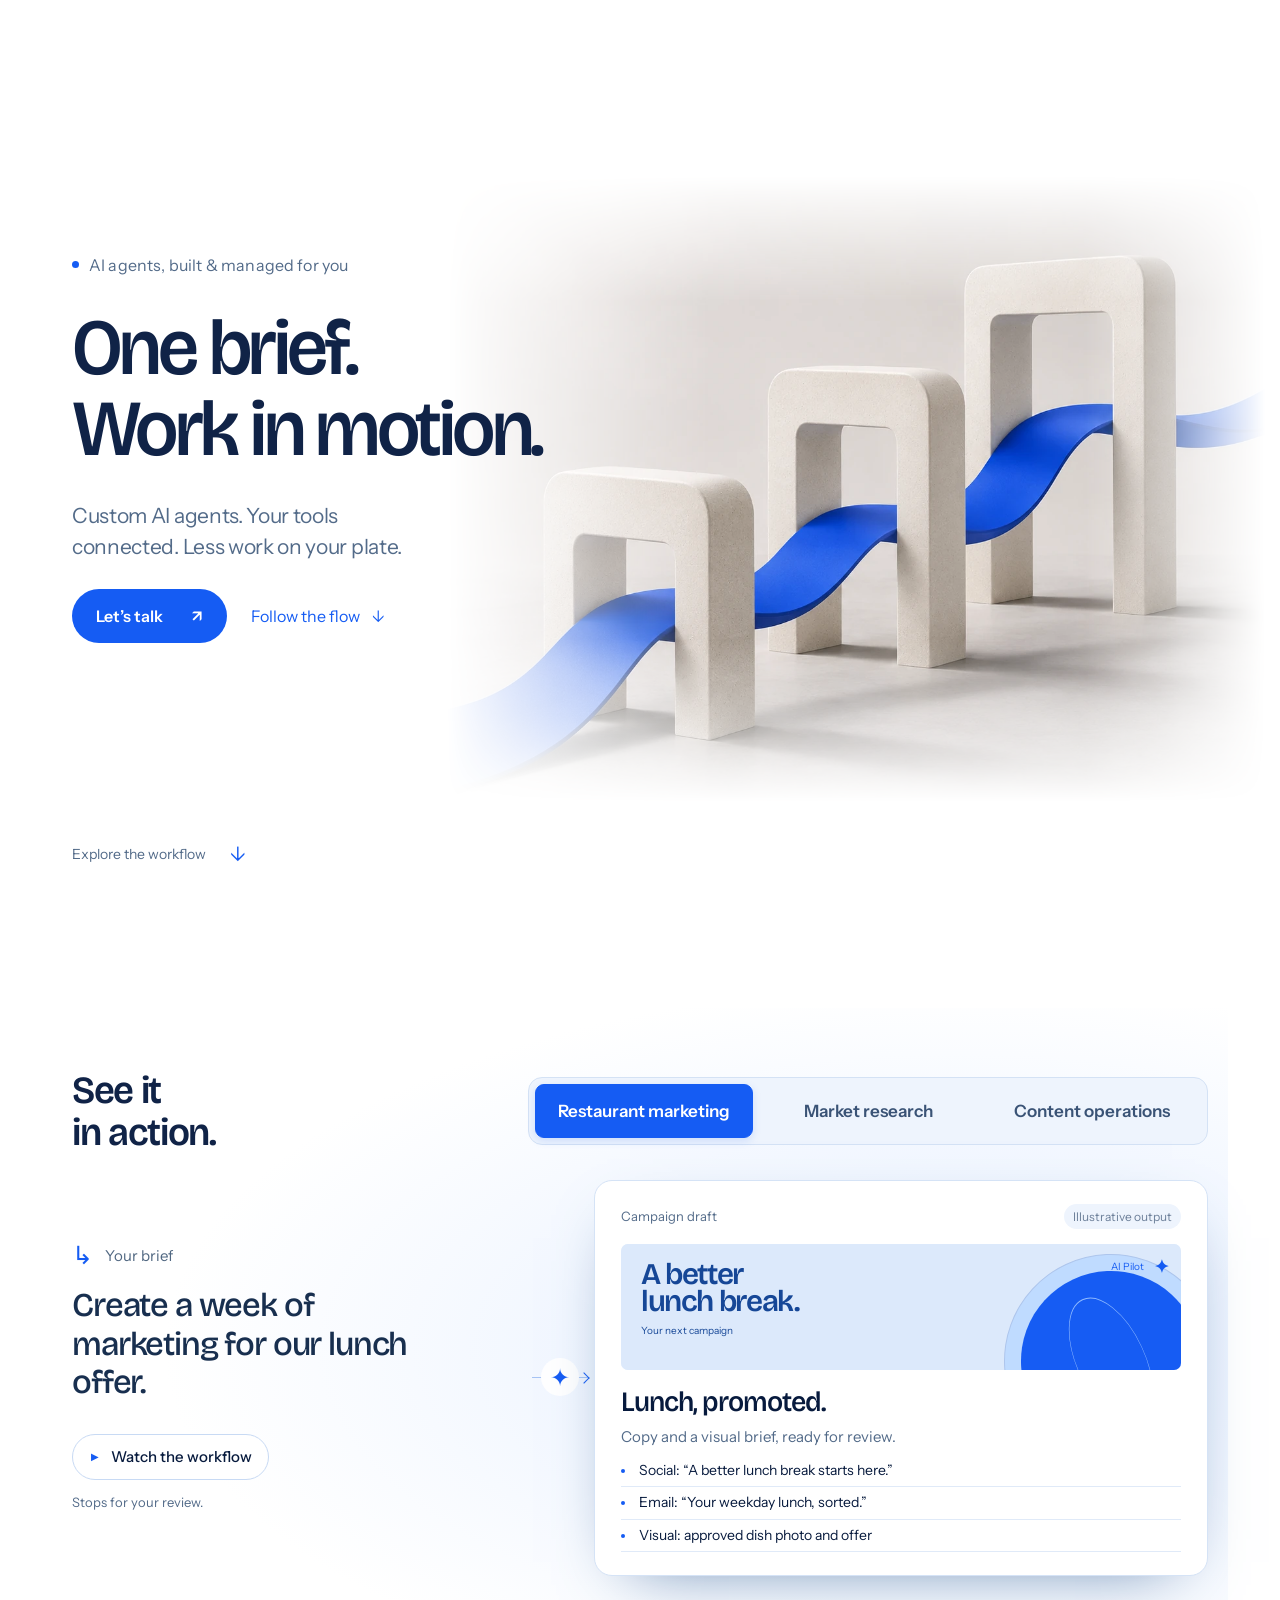
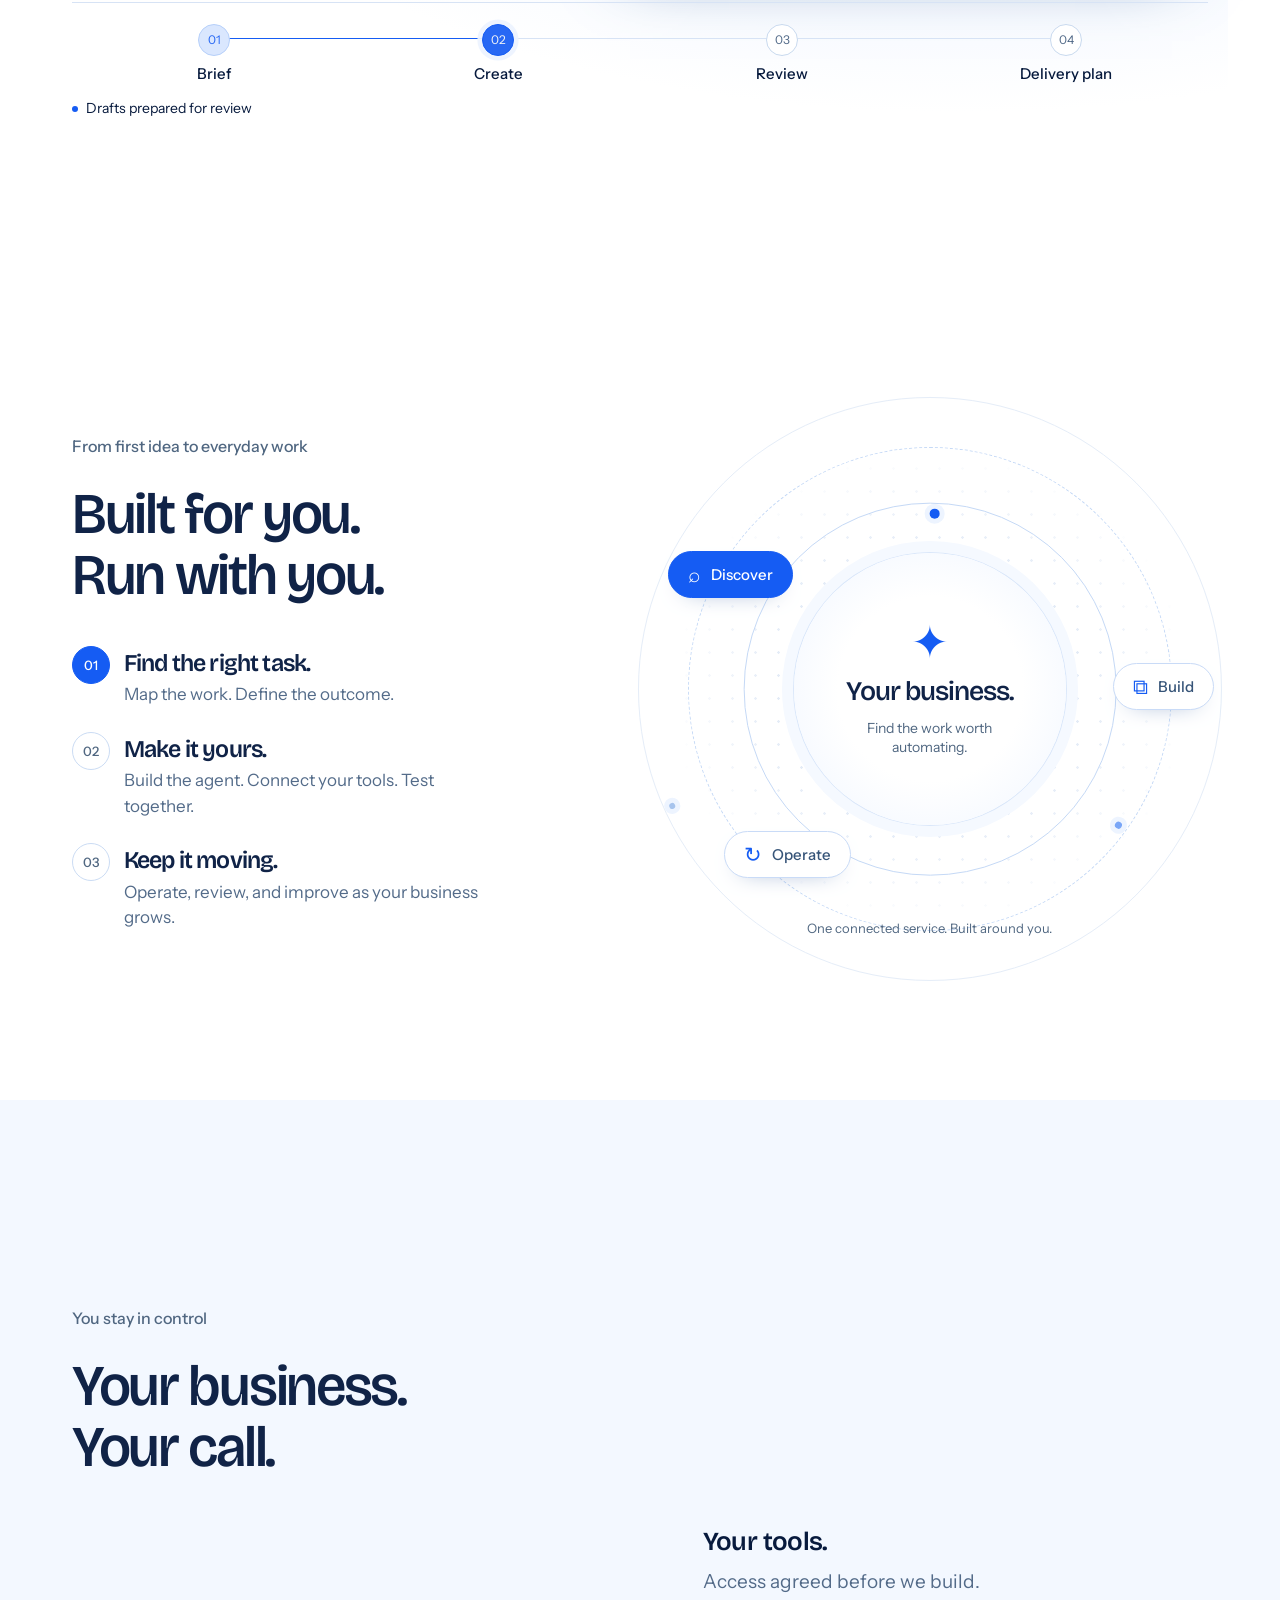
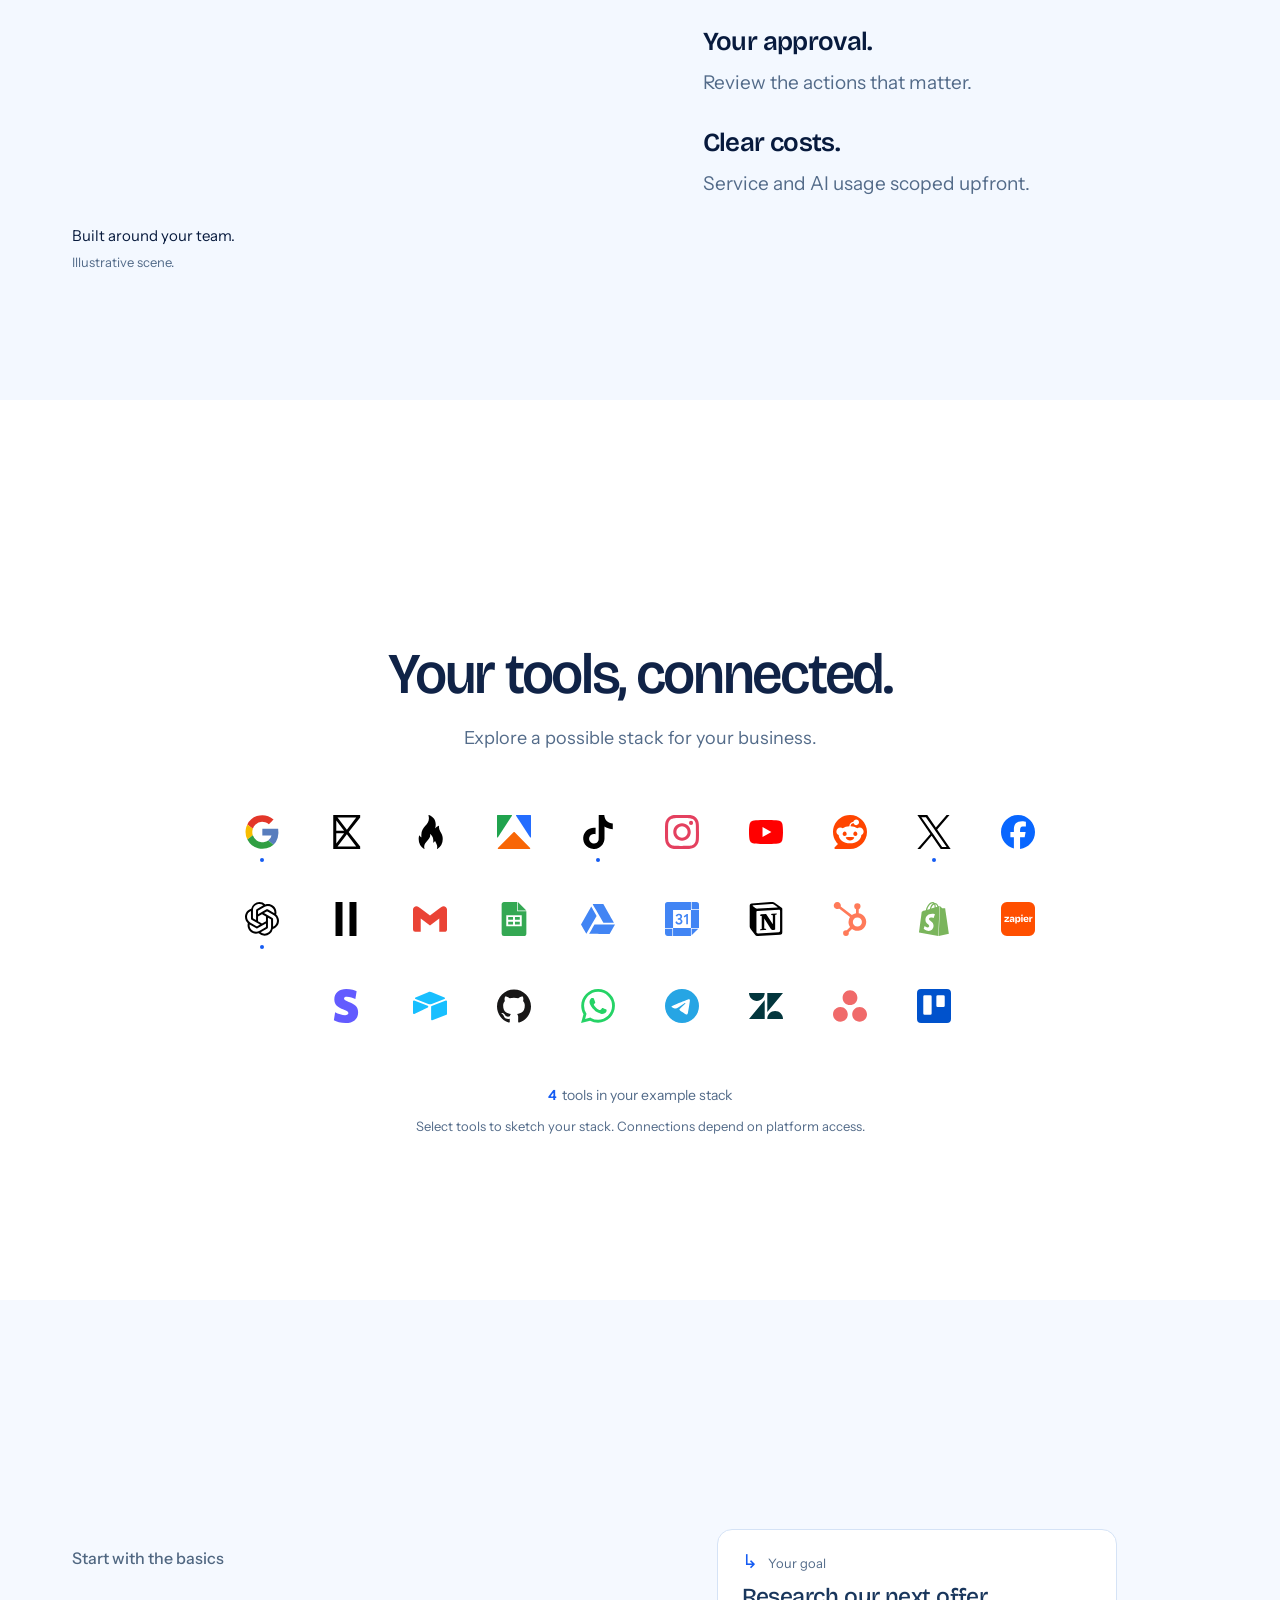
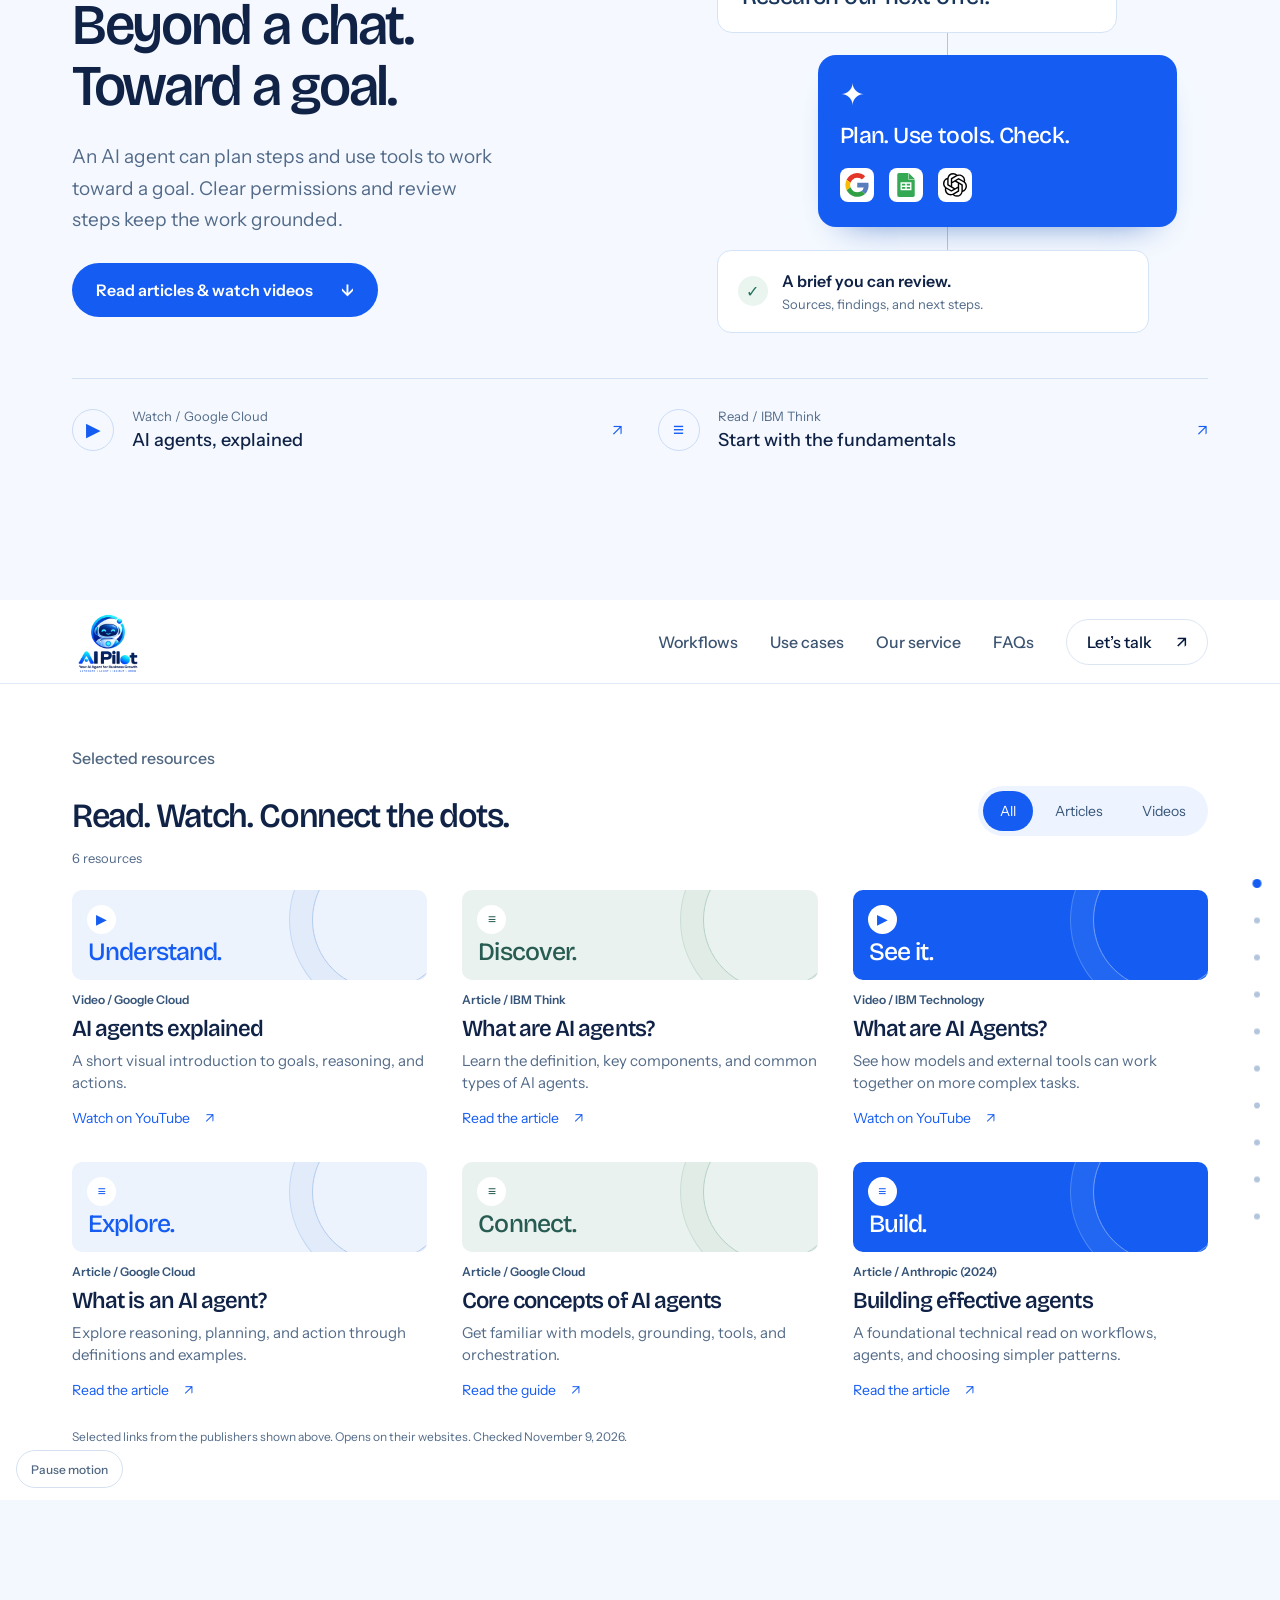
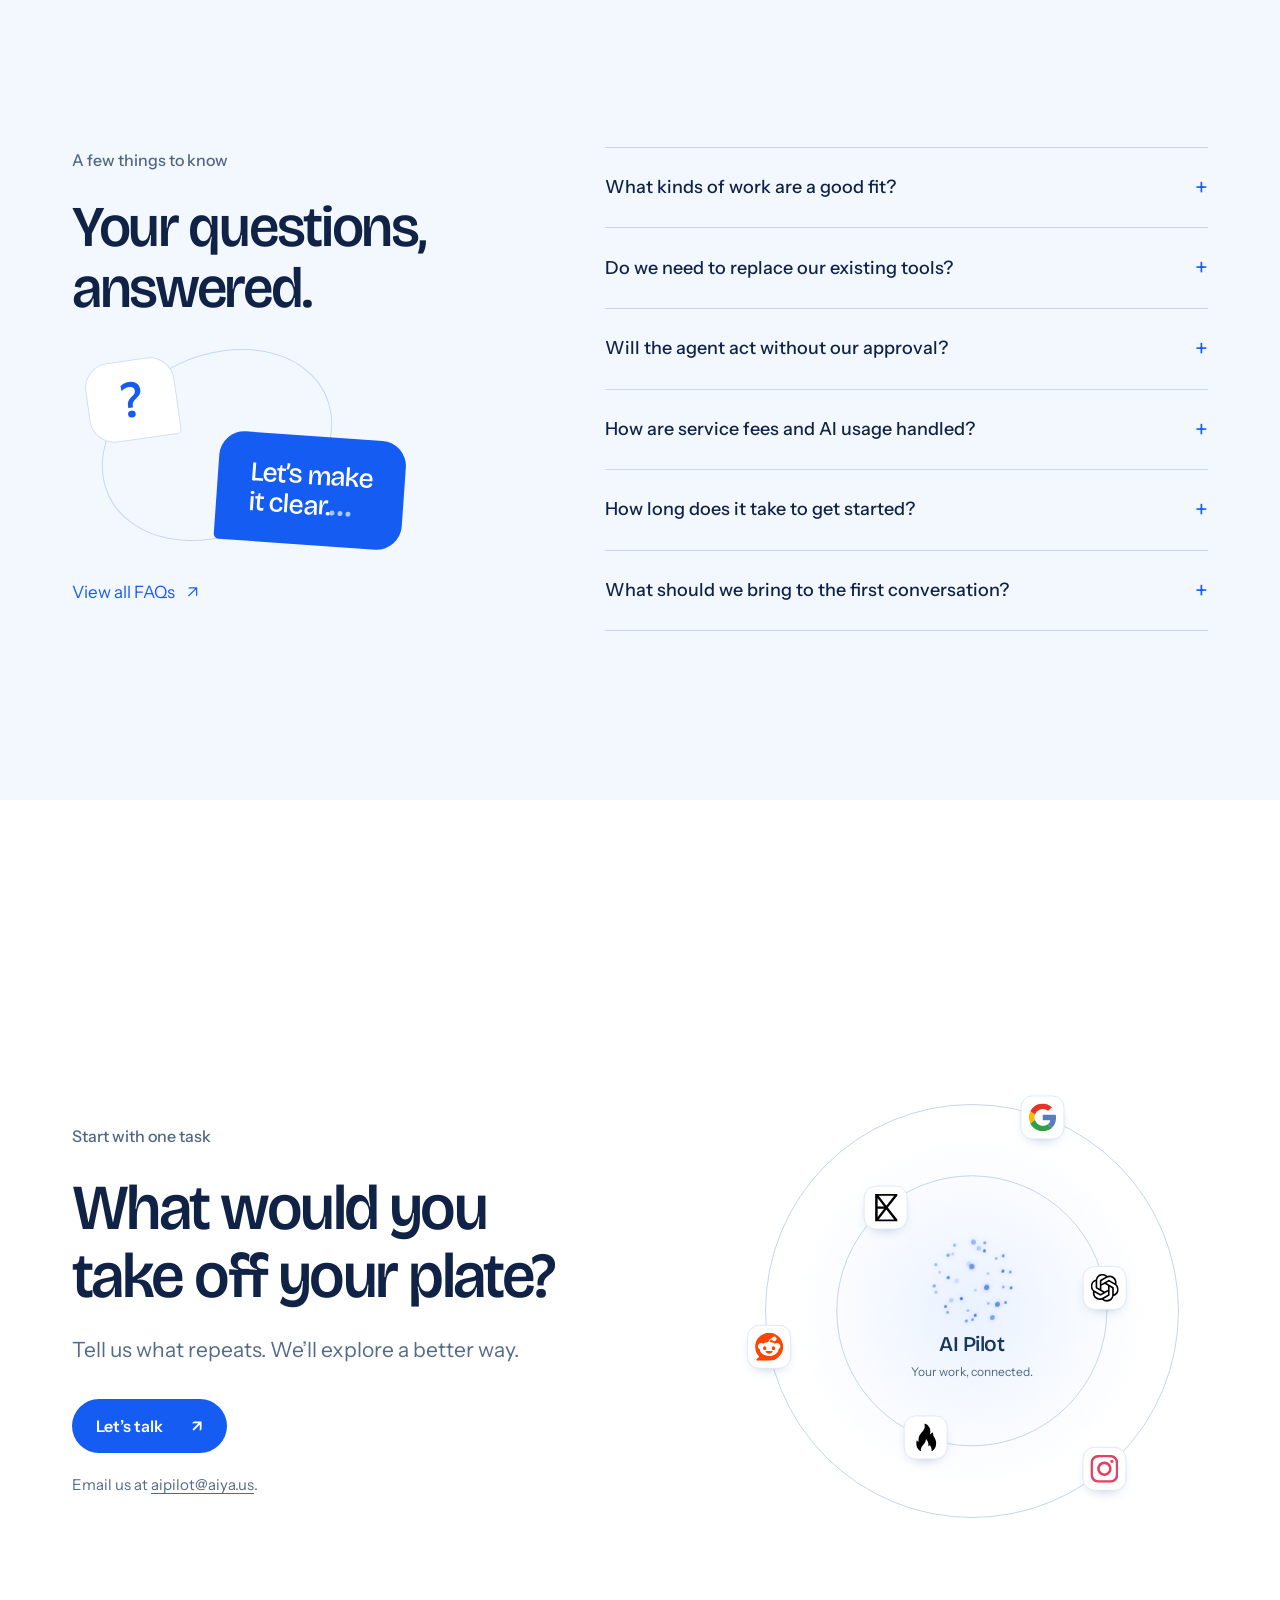
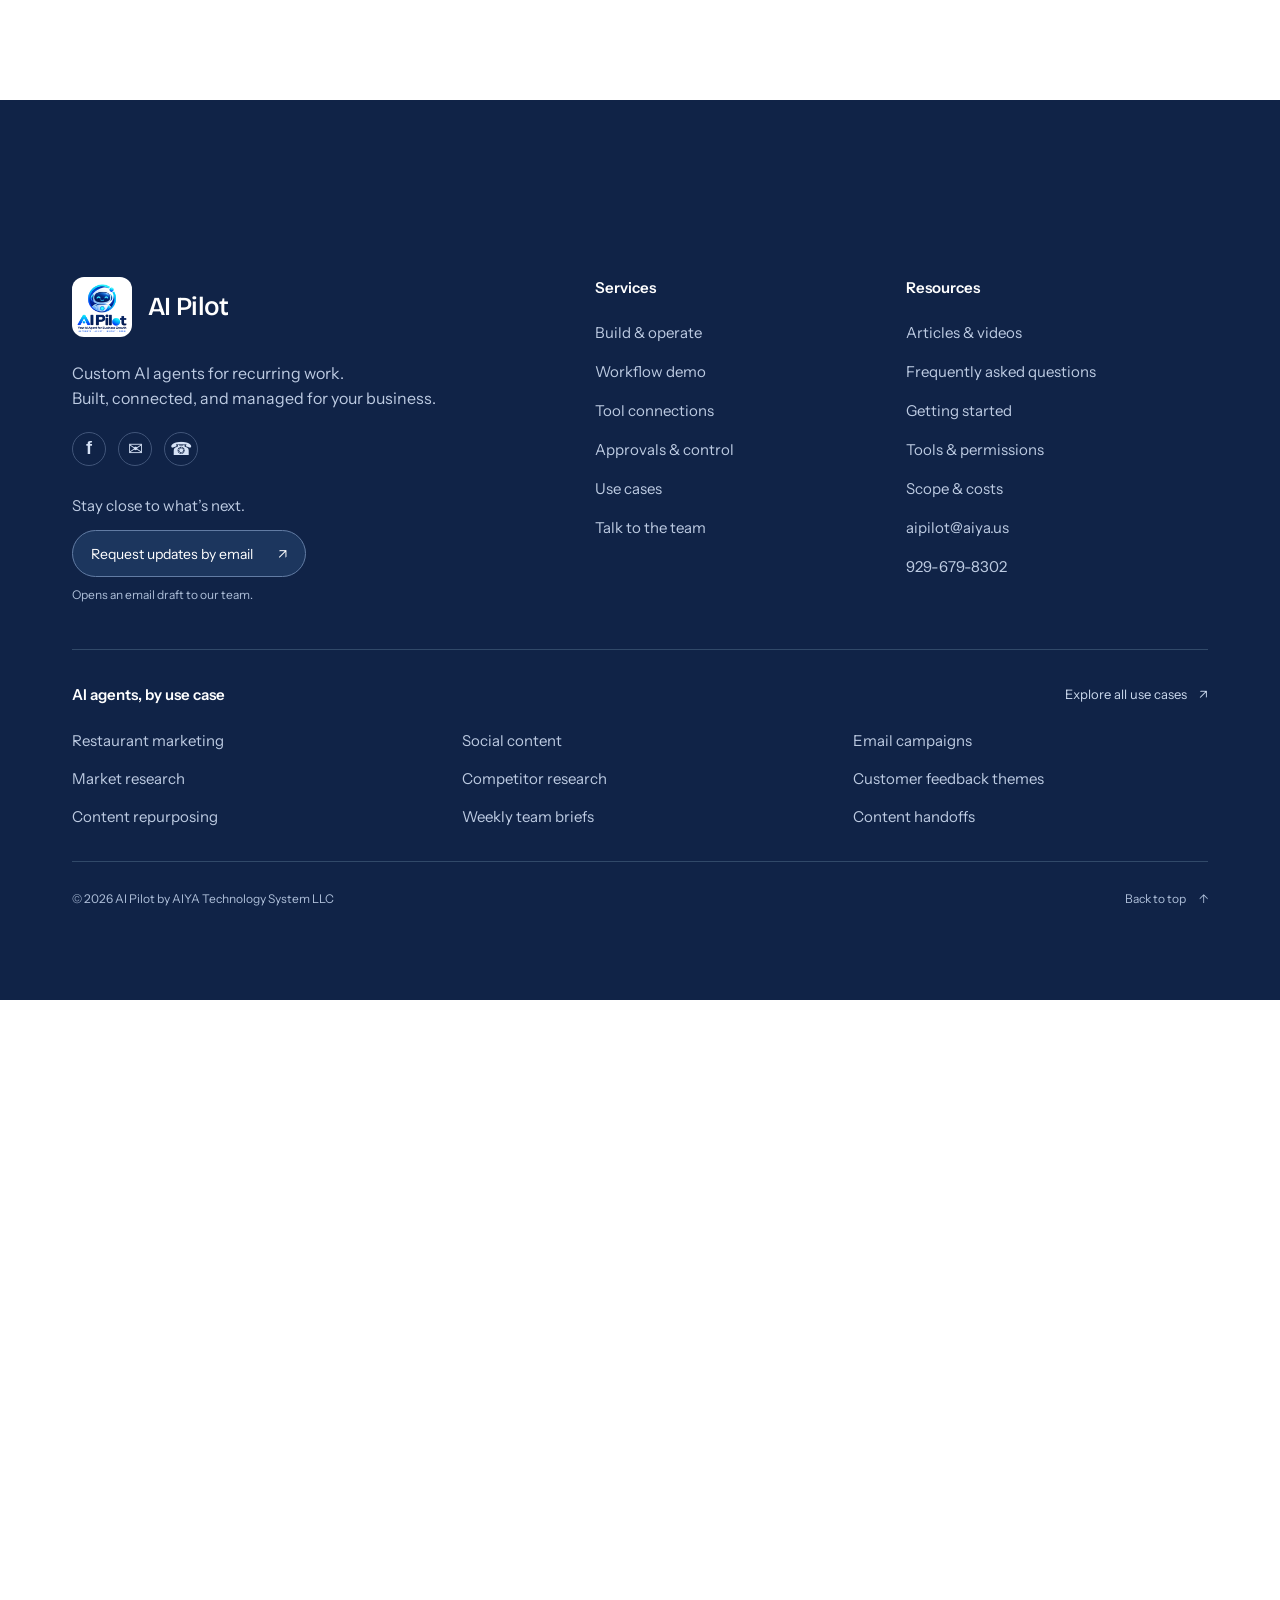
==== commit f8fe768e: "Place article and video resources directly after homepage intro" ====
--- a/education.html
+++ b/education.html
@@ -1,41 +1,2 @@
 <!doctype html>
-<html lang="en">
-<head>
-  <meta charset="UTF-8">
-  <meta name="viewport" content="width=device-width, initial-scale=1.0">
-  <meta name="description" content="Understand AI agents with a simple workflow illustration and selected articles and videos from IBM, Google Cloud, and Anthropic.">
-  <meta name="theme-color" content="#ffffff">
-  <title>Education: understand AI agents | AI Pilot</title>
-  <link rel="canonical" href="https://aipilot.nyc/education.html">
-  <link rel="icon" href="assets/ai-pilot-logo-v2.webp">
-  <link rel="preload" href="assets/fonts/bricolage-latin.woff2" as="font" type="font/woff2" crossorigin>
-  <link rel="preload" href="assets/fonts/instrument-latin.woff2" as="font" type="font/woff2" crossorigin>
-  <link rel="stylesheet" href="styles.css?v=14">
-  <link rel="stylesheet" href="typography.css?v=17">
-  <link rel="stylesheet" href="sections.css?v=20">
-  <link rel="stylesheet" href="faq-page.css?v=24">
-  <noscript><style>.menu-button{display:none}.nav-links{display:flex;position:static;flex-wrap:wrap;flex-direction:row;padding:0;border:0;box-shadow:none}.nav{height:auto;flex-wrap:wrap;padding-block:10px}</style></noscript>
-  <link rel="stylesheet" href="site-footer.css?v=25">
-  <link rel="stylesheet" href="education.css?v=28">
-</head>
-<body class="faq-page education-page"><a class="skip-link" href="#top">Skip to main content</a>  <header class="nav section-shell" data-nav>
-    <a class="brand" href="index.html" aria-label="AI Pilot home"><img src="assets/ai-pilot-logo-v2.webp" width="440" height="440" alt="AI Pilot"></a>
-    <button class="menu-button" aria-label="Open navigation" aria-expanded="false" aria-controls="main-navigation" type="button" data-menu><span></span><span></span></button>
-    <nav id="main-navigation" class="nav-links" data-nav-links aria-label="Main navigation">
-      <a href="index.html#demo">Workflows</a><a href="use-cases.html">Use cases</a><a href="index.html#delivery">Our service</a><a href="education.html" aria-current="page">Education</a><a href="faq.html">FAQs</a>
-      <a href="index.html#contact" class="nav-cta">Let’s talk <span aria-hidden="true">↗</span></a>
-    </nav>
-  </header>
-
-<main id="top" tabindex="-1"><section class="education-intro section-shell"><div><p class="section-label">Education / A clear place to start</p><h1>Understand agents.<br>See the possibilities.</h1><p>Short explanations, useful reads, and videos to help you understand what an AI agent can do.</p><a class="text-link" href="#resources">Find your first resource <span aria-hidden="true">↓</span></a></div><div class="education-intro-visual" aria-hidden="true"><span class="intro-ring"></span><span class="intro-ring"></span><strong>AI<br><span>agents.</span></strong><i>Learn</i><i>Explore</i><i>Apply</i></div></section><section class="agent-basics section-shell" aria-labelledby="basics-heading"><div><p class="section-label">The idea, in plain language</p><h2 id="basics-heading">From a request<br>to a sequence of steps.</h2></div><div><p>An AI agent uses an AI model to help decide which steps and tools to use toward a goal. The level of independence depends on how the system is designed.</p><p>For business work, useful questions come first: What can it access? Which actions can it take? What needs your review?</p><a class="text-link" href="index.html#demo">Explore a workflow example <span aria-hidden="true">↗</span></a></div></section><section class="learning-library section-shell" id="resources" aria-labelledby="resources-heading"><div class="learning-library-heading"><div><p class="section-label">Selected resources</p><h2 id="resources-heading">Read. Watch. Connect the dots.</h2></div><div class="resource-filters" role="group" aria-label="Resource format" hidden><button type="button" aria-pressed="true" data-resource-filter="all">All</button><button type="button" aria-pressed="false" data-resource-filter="article">Articles</button><button type="button" aria-pressed="false" data-resource-filter="video">Videos</button></div></div><p class="resource-status" role="status" aria-live="polite" data-resource-status>6 resources</p><div class="learning-grid"><article class="learning-resource resource-video" data-resource-kind="video"><div class="resource-art art-0" aria-hidden="true"><span class="resource-art-ring"></span><span class="resource-art-mark">▶</span><span class="resource-art-word">Understand.</span></div><div class="resource-meta"><span>Video / Google Cloud</span><span>Start here</span></div><h3>AI agents explained</h3><p>A short visual introduction to goals, reasoning, and actions.</p><a href="https://www.youtube.com/watch?v=d0wUM8hIaxE" target="_blank" rel="noopener noreferrer">Watch on YouTube <span aria-hidden="true">↗</span><span class="sr-only"> (opens in a new tab)</span></a></article><article class="learning-resource resource-article" data-resource-kind="article"><div class="resource-art art-1" aria-hidden="true"><span class="resource-art-ring"></span><span class="resource-art-mark">≡</span><span class="resource-art-word">Discover.</span></div><div class="resource-meta"><span>Article / IBM Think</span><span>Start here</span></div><h3>What are AI agents?</h3><p>Learn the definition, key components, and common types of AI agents.</p><a href="https://www.ibm.com/think/topics/ai-agents" target="_blank" rel="noopener noreferrer">Read the article <span aria-hidden="true">↗</span><span class="sr-only"> (opens in a new tab)</span></a></article><article class="learning-resource resource-video" data-resource-kind="video"><div class="resource-art art-2" aria-hidden="true"><span class="resource-art-ring"></span><span class="resource-art-mark">▶</span><span class="resource-art-word">See it.</span></div><div class="resource-meta"><span>Video / IBM Technology</span><span>Explore the idea</span></div><h3>What are AI Agents?</h3><p>See how models and external tools can work together on more complex tasks.</p><a href="https://www.youtube.com/watch?v=F8NKVhkZZWI" target="_blank" rel="noopener noreferrer">Watch on YouTube <span aria-hidden="true">↗</span><span class="sr-only"> (opens in a new tab)</span></a></article><article class="learning-resource resource-article" data-resource-kind="article"><div class="resource-art art-3" aria-hidden="true"><span class="resource-art-ring"></span><span class="resource-art-mark">≡</span><span class="resource-art-word">Explore.</span></div><div class="resource-meta"><span>Article / Google Cloud</span><span>Explore the idea</span></div><h3>What is an AI agent?</h3><p>Explore reasoning, planning, and action through definitions and examples.</p><a href="https://cloud.google.com/discover/what-are-ai-agents" target="_blank" rel="noopener noreferrer">Read the article <span aria-hidden="true">↗</span><span class="sr-only"> (opens in a new tab)</span></a></article><article class="learning-resource resource-article" data-resource-kind="article"><div class="resource-art art-4" aria-hidden="true"><span class="resource-art-ring"></span><span class="resource-art-mark">≡</span><span class="resource-art-word">Connect.</span></div><div class="resource-meta"><span>Article / Google Cloud</span><span>Go deeper</span></div><h3>Core concepts of AI agents</h3><p>Get familiar with models, grounding, tools, and orchestration.</p><a href="https://cloud.google.com/resources/core-concepts-ai-agents" target="_blank" rel="noopener noreferrer">Read the guide <span aria-hidden="true">↗</span><span class="sr-only"> (opens in a new tab)</span></a></article><article class="learning-resource resource-article" data-resource-kind="article"><div class="resource-art art-5" aria-hidden="true"><span class="resource-art-ring"></span><span class="resource-art-mark">≡</span><span class="resource-art-word">Build.</span></div><div class="resource-meta"><span>Article / Anthropic</span><span>Go deeper · Published 2024</span></div><h3>Building effective agents</h3><p>A foundational technical read on workflows, agents, and choosing simpler patterns.</p><a href="https://www.anthropic.com/research/building-effective-agents" target="_blank" rel="noopener noreferrer">Read the article <span aria-hidden="true">↗</span><span class="sr-only"> (opens in a new tab)</span></a></article></div><p class="resource-note">Selected links from the publishers shown above. Opens on their websites. Checked November 9, 2026.</p></section><section class="faq-next section-shell"><div><p class="section-label">Ready to make it practical?</p><h2>Start with one<br>repeated task.</h2></div><div><p>Explore workflow ideas for marketing, research, and everyday work.</p><a class="button button-primary" href="use-cases.html">Explore use cases <span aria-hidden="true">↗</span></a></div></section></main><footer class="site-footer" role="contentinfo"><div class="section-shell">
-  <div class="site-footer-top">
-    <div class="site-footer-intro"><a class="site-footer-brand" href="index.html" aria-label="AI Pilot home"><img src="assets/ai-pilot-logo-v2.webp" alt="" width="64" height="64"><span>AI Pilot</span></a><p>Custom AI agents for recurring work.<br>Built, connected, and managed for your business.</p>
-      <div class="footer-socials"><a href="https://www.facebook.com/share/1Kr8Xjx6mK/?mibextid=wwXIfr" target="_blank" rel="noopener noreferrer" aria-label="AI Pilot on Facebook">f</a><a href="mailto:aipilot@aiya.us" aria-label="Email AI Pilot">✉</a><a href="tel:+19296798302" aria-label="Call AI Pilot">☎</a></div>
-      <div class="footer-updates"><p>Stay close to what’s next.</p><a class="updates-link" data-updates-link href="mailto:aipilot@aiya.us?subject=AI%20Pilot%20updates%20request&amp;body=Hello%20AI%20Pilot%2C%0A%0AI%27d%20like%20to%20receive%20occasional%20updates%20about%20your%20services%20and%20workflow%20ideas.%0A%0AThank%20you.">Request updates by email <span aria-hidden="true">↗</span></a><small>Opens an email draft to our team.</small></div>
-    </div>
-    <nav class="footer-link-group" aria-label="Services"><h2>Services</h2><a href="index.html#delivery">Build &amp; operate</a><a href="index.html#demo">Workflow demo</a><a href="index.html#workflow">Tool connections</a><a href="index.html#control">Approvals &amp; control</a><a href="use-cases.html">Use cases</a><a href="index.html#contact">Talk to the team</a></nav>
-    <nav class="footer-link-group" aria-label="Resources"><h2>Resources</h2><a href="education.html">Education hub</a><a href="faq.html">Frequently asked questions</a><a href="faq.html#getting-started">Getting started</a><a href="faq.html#tools-and-control">Tools &amp; permissions</a><a href="faq.html#scope-and-support">Scope &amp; costs</a><a href="mailto:aipilot@aiya.us">aipilot@aiya.us</a><a href="tel:+19296798302">929-679-8302</a></nav>
-  </div>
-  <div class="footer-cases"><div class="footer-cases-heading"><h2>AI agents, by use case</h2><a href="use-cases.html">Explore all use cases <span aria-hidden="true">↗</span></a></div><nav class="footer-case-links" aria-label="Workflow ideas"><a href="use-cases.html#restaurant-marketing">Restaurant marketing</a><a href="use-cases.html#social-content">Social content</a><a href="use-cases.html#email-campaigns">Email campaigns</a><a href="use-cases.html#market-research">Market research</a><a href="use-cases.html#competitor-monitoring">Competitor research</a><a href="use-cases.html#customer-themes">Customer feedback themes</a><a href="use-cases.html#content-repurposing">Content repurposing</a><a href="use-cases.html#weekly-briefs">Weekly team briefs</a><a href="use-cases.html#content-handoffs">Content handoffs</a></nav></div>
-  <div class="site-footer-bottom"><span>© 2026 AI Pilot by AIYA Technology System LLC</span><a href="#top">Back to top <span aria-hidden="true">↑</span></a></div>
-</div></footer><script src="navigation.js?v=24"></script><script src="education.js?v=28"></script></body></html>+<html lang="en"><head><meta charset="UTF-8"><meta name="viewport" content="width=device-width, initial-scale=1.0"><meta name="robots" content="noindex"><meta http-equiv="refresh" content="0;url=index.html#resources"><link rel="canonical" href="https://aipilot.nyc/"><title>Articles and videos | AI Pilot</title></head><body><p><a href="index.html#resources">Read articles and watch videos on the AI Pilot homepage.</a></p></body></html>
